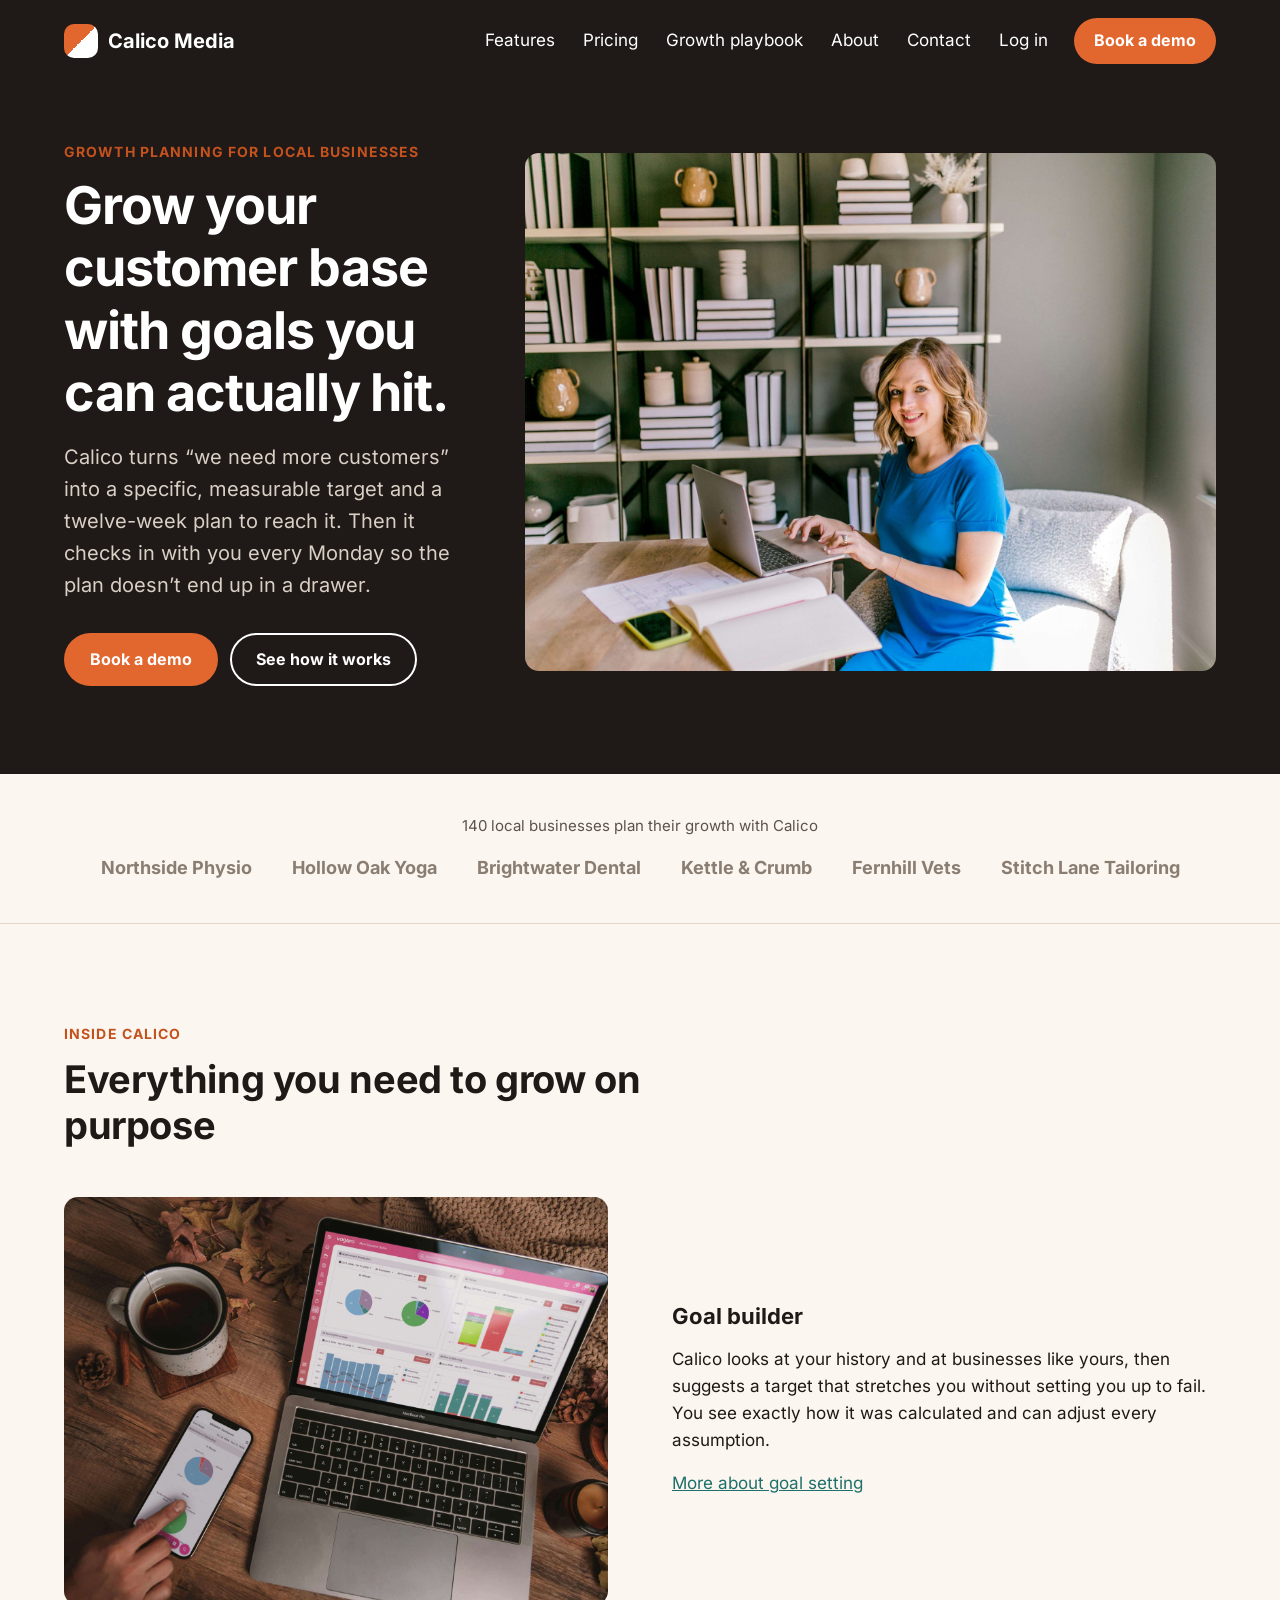
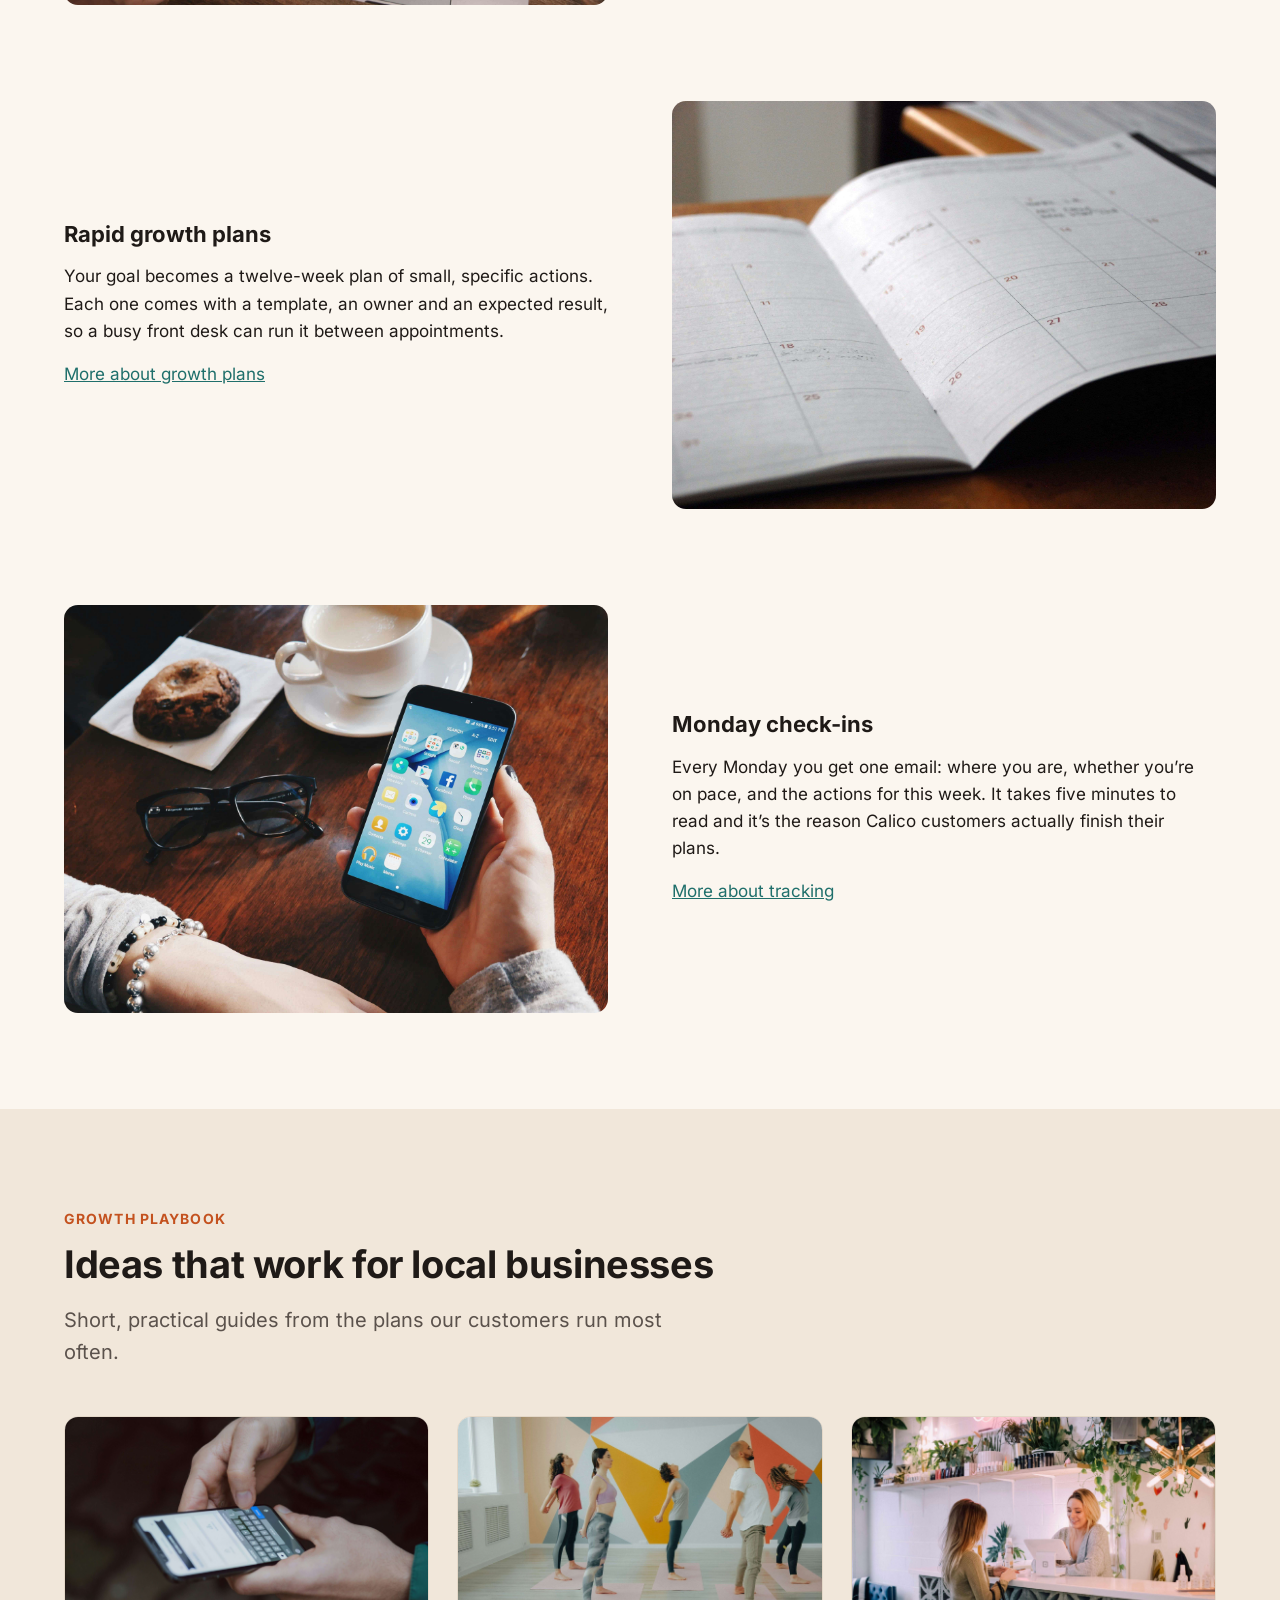
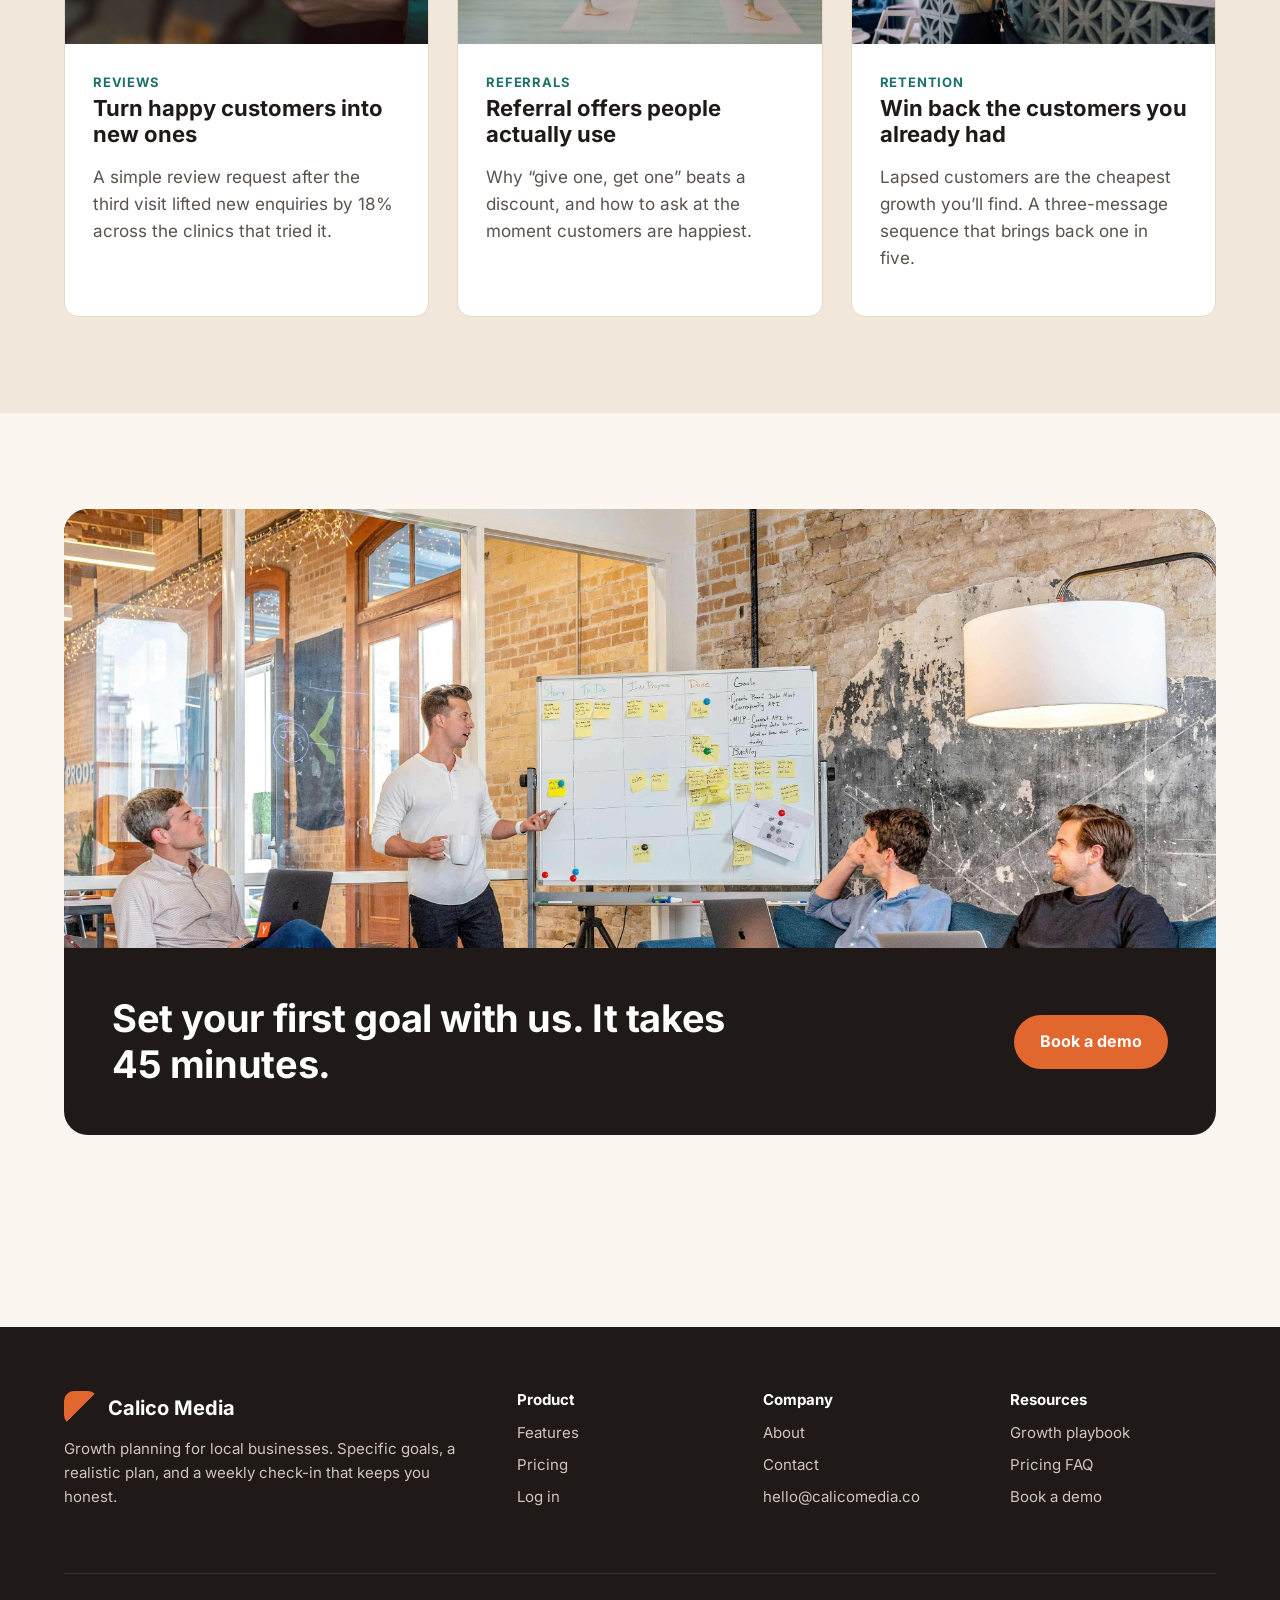
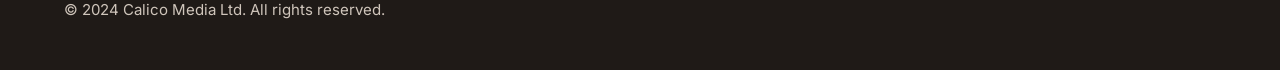
==== public/index.html @ 7ec55ba7 "fixed type-o's in hero and goal srcset, changed font from cyrillic to latin" ====
<!DOCTYPE html>
<html lang="en">
<head>
  <meta charset="utf-8">
  <meta name="viewport" content="width=device-width, initial-scale=1">
  <title>Calico Media | Growth planning for local businesses</title>
  <meta name="description" content="Calico helps local businesses grow their customer base with specific, measurable, realistic goals and a rapid growth plan you can run every week.">
  <link rel="stylesheet" href="css/styles.css">
  <script src="js/menu.js"></script>
</head>
<body>
  <header class="site-header site-header--home">
    <div class="container nav-container">
      <a class="logo" href="index.html"><span class="logo-mark"></span>Calico Media</a>
      <nav aria-label="Main">
        <ul class="nav-links main-links">
          <li><a href="features.html">Features</a></li>
          <li><a href="pricing.html">Pricing</a></li>
          <li><a href="#playbook">Growth playbook</a></li>
          <li><a href="about.html">About</a></li>
          <li><a href="contact.html">Contact</a></li>
          <li><a href="https://app.calicomedia.co/login">Log in</a></li>
          <li><a class="btn" href="contact.html">Book a demo</a></li>
        </ul>
        <div class="burger--menu" onclick="openMenu()">
        <span></span>
        <span></span>
        <span></span>
      </div>
      <div class="back_drop">
        <ul class="mobile--menu">
          <li><a href="#" onclick="closeMenu()">Home</a></li>
          <li><a href="features.html" onclick="closeMenu()">Features</a></li>
          <li><a href="pricing.html" onclick="closeMenu()">Pricing</a></li>
          <li><a href="#playbook" onclick="closeMenu()">Growth playbook</a></li>
          <li><a href="about.html" onclick="closeMenu()">About</a></li>
          <li><a href="contact.html" onclick="closeMenu()">Contact</a></li>
          <li><a href="https://app.calicomedia.co/login" onclick="closeMenu()">Log in</a></li>
          <li><a class="btn" href="contact.html" onclick="closeMenu()">Book a demo</a></li>
        </ul>
      </div>
      </nav>
    </div>
  </header>

  <main>
    <section class="hero">
      <div class="container hero-inner">
        <div class="hero-text">
          <span class="eyebrow">Growth planning for local businesses</span>
          <h1>Grow your customer base with goals you can actually hit.</h1>
          <p class="lead">Calico turns &ldquo;we need more customers&rdquo; into a specific, measurable target and a twelve-week plan to reach it. Then it checks in with you every Monday so the plan doesn&rsquo;t end up in a drawer.</p>
          <div class="hero-actions">
            <a class="btn" href="contact.html">Book a demo</a>
            <a class="btn btn--ghost" href="features.html">See how it works</a>
          </div>
        </div>
        <div class="hero-media">
          <img 
            class="hero-image" 
            src="images/hero-weekly-plan.jpg" 
            srcset="images/hero-weekly-plan-400.jpg 768w, images/hero-weekly-plan.jpg 1200w"
            alt="A business owner at her desk with a laptop and an open planner"
          >
        </div>
      </div>
    </section>

    <section class="trust">
      <div class="container">
        <p>140 local businesses plan their growth with Calico</p>
        <ul class="trust-list">
          <li>Northside Physio</li>
          <li>Hollow Oak Yoga</li>
          <li>Brightwater Dental</li>
          <li>Kettle &amp; Crumb</li>
          <li>Fernhill Vets</li>
          <li>Stitch Lane Tailoring</li>
        </ul>
      </div>
    </section>

    <section class="section">
      <div class="container">
        <div class="section-intro">
          <span class="eyebrow">Inside Calico</span>
          <h2>Everything you need to grow on purpose</h2>
        </div>

        <div class="feature-row">
          <div class="feature-media">
            <img 
              loading="lazy" 
              src="images/feature-goal-builder.jpg" 
              srcset="images/feature-goal-builder-400.jpg 768w, images/feature-goal-builder.jpg 1200w"
              alt="Growth charts on a laptop and phone beside a cup of tea"
            >
          </div>
          <div>
            <h3>Goal builder</h3>
            <p>Calico looks at your history and at businesses like yours, then suggests a target that stretches you without setting you up to fail. You see exactly how it was calculated and can adjust every assumption.</p>
            <a href="features.html">More about goal setting</a>
          </div>
        </div>

        <div class="feature-row feature-row--reverse">
          <div class="feature-media">
            <img 
              loading="lazy" 
              src="images/feature-growth-plan.jpg" 
              srcset="images/feature-growth-plan-400.jpg 768w, images/feature-growth-plan.jpg 1200w"
              alt="An open planner showing the weeks ahead"
            >
          </div>
          <div>
            <h3>Rapid growth plans</h3>
            <p>Your goal becomes a twelve-week plan of small, specific actions. Each one comes with a template, an owner and an expected result, so a busy front desk can run it between appointments.</p>
            <a href="features.html">More about growth plans</a>
          </div>
        </div>

        <div class="feature-row">
          <div class="feature-media">
            <img 
              loading="lazy" 
              src="images/feature-monday-checkin.jpg" 
              srcset="images/feature-monday-checkin-400.jpg 768w, images/feature-monday-checkin.jpg 1200w"
              alt="Checking a phone over coffee on a Monday morning"
            >
          </div>
          <div>
            <h3>Monday check-ins</h3>
            <p>Every Monday you get one email: where you are, whether you&rsquo;re on pace, and the actions for this week. It takes five minutes to read and it&rsquo;s the reason Calico customers actually finish their plans.</p>
            <a href="features.html">More about tracking</a>
          </div>
        </div>
      </div>
    </section>

    <section class="section section--sand" id="playbook">
      <div class="container">
        <div class="section-intro">
          <span class="eyebrow">Growth playbook</span>
          <h2>Ideas that work for local businesses</h2>
          <p class="lead">Short, practical guides from the plans our customers run most often.</p>
        </div>
        <div class="playbook-grid">
          <article class="card">
            <img 
              loading="lazy" 
              src="images/playbook-reviews.jpg"
              srcset="images/playbook-reviews-400.jpg 768w, images/playbook-reviews.jpg 1200w" 
              alt="A customer typing a review on their phone"
            >
            <div class="card-body">
              <span class="card-tag">Reviews</span>
              <h3>Turn happy customers into new ones</h3>
              <p>A simple review request after the third visit lifted new enquiries by 18% across the clinics that tried it.</p>
            </div>
          </article>
          <article class="card">
            <img 
              loading="lazy" 
              src="images/playbook-referrals.jpg"
              srcset="images/playbook-referrals-400.jpg 768w, images/playbook-referrals.jpg 1200w" 
              alt="A group class stretching together in a yoga studio">
            <div class="card-body">
              <span class="card-tag">Referrals</span>
              <h3>Referral offers people actually use</h3>
              <p>Why &ldquo;give one, get one&rdquo; beats a discount, and how to ask at the moment customers are happiest.</p>
            </div>
          </article>
          <article class="card">
            <img 
              loading="lazy" 
              src="images/playbook-rebooking.jpg"
              srcset="images/playbook-rebooking-400.jpg 768w, images/playbook-rebooking.jpg 1200w" 
              alt="A customer at the front desk booking her next visit"
            >
            <div class="card-body">
              <span class="card-tag">Retention</span>
              <h3>Win back the customers you already had</h3>
              <p>Lapsed customers are the cheapest growth you&rsquo;ll find. A three-message sequence that brings back one in five.</p>
            </div>
          </article>
        </div>
      </div>
    </section>

    <section class="section">
      <div class="container">
        <div class="cta-band">
          <img 
            loading="lazy" 
            src="images/team-workshop.jpg" 
            srcset="images/team-workshop-400.jpg 768w, images/team-workshop.jpg 1200w"
            alt="The Calico Media team planning around a whiteboard"
          >
          <div class="cta-body">
            <h2>Set your first goal with us. It takes 45 minutes.</h2>
            <a class="btn" href="contact.html">Book a demo</a>
          </div>
        </div>
      </div>
    </section>
  </main>

  <footer class="site-footer">
    <div class="container">
      <div class="footer-grid">
        <div>
          <a class="logo" href="index.html"><span class="logo-mark"></span>Calico Media</a>
          <p>Growth planning for local businesses. Specific goals, a realistic plan, and a weekly check-in that keeps you honest.</p>
        </div>
        <div>
          <h4>Product</h4>
          <ul>
            <li><a href="features.html">Features</a></li>
            <li><a href="pricing.html">Pricing</a></li>
            <li><a href="https://app.calicomedia.co/login">Log in</a></li>
          </ul>
        </div>
        <div>
          <h4>Company</h4>
          <ul>
            <li><a href="about.html">About</a></li>
            <li><a href="contact.html">Contact</a></li>
            <li><a href="mailto:hello@calicomedia.co">hello@calicomedia.co</a></li>
          </ul>
        </div>
        <div>
          <h4>Resources</h4>
          <ul>
            <li><a href="index.html#playbook">Growth playbook</a></li>
            <li><a href="pricing.html#faq">Pricing FAQ</a></li>
            <li><a href="contact.html">Book a demo</a></li>
          </ul>
        </div>
      </div>
      <div class="footer-bottom">
        <p>&copy; 2024 Calico Media Ltd. All rights reserved.</p>
      </div>
    </div>
  </footer>
</body>
</html>
---- public/css/styles.css ----
/* Calico Media marketing site */

@font-face {
  font-family: "Inter";
  src: url("../fonts/inter-latin-400-normal.woff2") format("woff2"),
       url("../fonts/inter-latin-400-normal.woff") format("woff");
  font-weight: 400;
  font-style: normal;
  font-display: swap;
}

@font-face {
  font-family: "Inter";
  src: url("../fonts/inter-latin-700-normal.woff2") format("woff2"),
       url("../fonts/inter-laitn-700-normal.woff") format("woff");
  font-weight: 700;
  font-style: normal;
  font-display: swap;
}


:root {
  --ink: #1f1a17;
  --ink-soft: #5b524c;
  --cream: #fbf6ef;
  --sand: #f1e7da;
  --white: #ffffff;
  --orange: #e2672f;
  --orange-dark: #c4521f;
  --teal: #1f6f6b;
  --line: #e4d8c8;
  --radius: 14px;
}

*,
*::before,
*::after {
  box-sizing: border-box;
}

body {
  margin: 0;
  font-family: 'Inter', -apple-system, BlinkMacSystemFont, 'Segoe UI', sans-serif;
  font-weight: 400;
  font-size: 17px;
  line-height: 1.6;
  color: var(--ink);
  background: var(--cream);
}

h1,
h2,
h3,
h4 {
  font-weight: 700;
  line-height: 1.2;
  margin: 0 0 16px;
}

h1 {
  font-size: 52px;
  letter-spacing: -0.02em;
}

h2 {
  font-size: 38px;
  letter-spacing: -0.01em;
}

h3 {
  font-size: 22px;
}

p {
  margin: 0 0 16px;
}

a {
  color: var(--teal);
}

img {
  max-width: 100%;
}

.container {
  max-width: 1200px;
  margin: 0 auto;
  padding: 0 24px;
}

.section {
  padding: 96px 0;
}

.section--sand {
  background: var(--sand);
}

.eyebrow {
  display: inline-block;
  font-size: 14px;
  font-weight: 700;
  letter-spacing: 0.08em;
  text-transform: uppercase;
  color: var(--orange-dark);
  margin-bottom: 12px;
}

.lead {
  font-size: 20px;
  color: var(--ink-soft);
  max-width: 640px;
}

.section-intro {
  max-width: 680px;
  margin-bottom: 48px;
}

.btn {
  display: inline-block;
  padding: 14px 26px;
  border-radius: 999px;
  background: var(--orange);
  color: var(--white);
  font-weight: 700;
  text-decoration: none;
  border: 0;
  font-size: 16px;
  font-family: inherit;
  cursor: pointer;
}

.btn:hover {
  background: var(--orange-dark);
}

.btn--ghost {
  background: transparent;
  color: inherit;
  box-shadow: inset 0 0 0 2px currentColor;
}

.btn--ghost:hover {
  background: rgba(255, 255, 255, 0.1);
}

/* Header */

.site-header {
  background: var(--white);
  border-bottom: 1px solid var(--line);
}

.site-header .container {
  display: flex;
  flex-wrap: wrap;
  align-items: center;
  justify-content: space-between;
  gap: 12px 32px;
  padding-top: 18px;
  padding-bottom: 18px;
}

.logo {
  display: flex;
  align-items: center;
  gap: 10px;
  flex-shrink: 0;
  font-size: 20px;
  font-weight: 700;
  color: var(--ink);
  text-decoration: none;
}

.logo-mark {
  width: 34px;
  height: 34px;
  border-radius: 10px;
  background: linear-gradient(135deg, var(--orange) 0%, var(--orange) 50%, var(--ink) 50%, var(--ink) 100%);
}

.nav-links,
.mobile--menu {
  display: flex;
  flex-wrap: wrap;
  align-items: center;
  gap: 8px 28px;
  list-style: none;
  margin: 0;
  padding: 0;
}

.nav-links a,
.mobile--menu a {
  color: var(--ink);
  text-decoration: none;
}

.nav-links a:hover,
.nav-links a[aria-current='page'],
.mobile--menu a:hover,
.mobile--menu a[aria-current='page'] {
  color: var(--orange-dark);
}

.mobile--menu {
  display: flex;
  justify-content: center;
  align-items: center;
}

.burger--menu {
  display: none;
  flex-direction: column;
  justify-content: center;
  align-items: center;
  gap: 6px;
  cursor: pointer;
  width: 40px;  
}

.burger--menu span:hover {
  background-color: #c4521f;
}

.burger--menu span {
  width: 100%;
  height: 4px;
  background-color: #e2672f;
  border-radius: 2px;
}

.back_drop {
  position: absolute;
  background-color: #242424;
  top: 0;
  left: 0;
  right: 0;
  bottom: 0;
  z-index: 100;
  display: flex;
  justify-content: center;
  align-items: center;
  opacity: 0;
  visibility: hidden;
  transition: all 300ms ease;
}

.menu--open .back_drop {
  visibility: visible;
  opacity: 1;
}

.menu--open {
  max-height: 100vh;
  overflow-y: hidden;
}

.mobile--menu {
  display: flex;
  flex-direction: column;
  gap: 40px;
}

.site-header--home {
  background: var(--ink);
  border-bottom: 0;
}

.site-header--home .logo,
.site-header--home .nav-links a,
.site-header--home .mobile--menu a {
  color: var(--white);
}

.site-header--home .logo-mark {
  background: linear-gradient(135deg, var(--orange) 0%, var(--orange) 50%, var(--white) 50%, var(--white) 100%);
}

.site-header--home .container {
  flex-wrap: nowrap;
}

.site-header--home nav {
  min-width: 0;
}

.site-header--home .nav-links {
  flex-wrap: nowrap;
  gap: 0;
}

.site-header--home .nav-links li {
  min-width: 0;
}

.site-header--home .nav-links a {
  display: block;
  padding: 0 14px;
  white-space: nowrap;
}

.site-header--home .nav-links li:last-child {
  flex-shrink: 0;
}

.site-header--home .nav-links .btn,
.site-header--home .mobile--menu .btn {
  margin-left: 12px;
  padding: 10px 20px;
}

/* Home hero */

.hero {
  background: var(--ink);
  color: var(--white);
  padding: 56px 0 88px;
}

.hero-inner {
  display: flex;
  align-items: center;
  gap: 56px;
}

.hero-text {
  flex: 1;
}

.hero-text .lead {
  color: #d9cfc5;
}

.hero-actions {
  display: flex;
  flex-wrap: wrap;
  gap: 12px;
  margin-top: 32px;
}

.hero-media {
  width: 60%;
  flex-shrink: 0;
}

.hero-image {
  width: 100%;
  aspect-ratio: 4 / 3;
  object-fit: cover;
  border-radius: var(--radius);
  display: block;
}

/* Trust strip */

.trust {
  padding: 40px 0;
  border-bottom: 1px solid var(--line);
  text-align: center;
}

.trust p {
  color: var(--ink-soft);
  font-size: 15px;
}

.trust-list {
  display: flex;
  flex-wrap: wrap;
  justify-content: center;
  gap: 12px 40px;
  list-style: none;
  margin: 0;
  padding: 0;
  font-weight: 700;
  font-size: 18px;
  color: #8a7d72;
}

/* Steps */

.steps {
  display: grid;
  grid-template-columns: repeat(auto-fit, minmax(240px, 1fr));
  gap: 24px;
}

.step {
  background: var(--white);
  border: 1px solid var(--line);
  border-radius: var(--radius);
  padding: 32px;
}

.step-number {
  display: inline-flex;
  align-items: center;
  justify-content: center;
  width: 40px;
  height: 40px;
  border-radius: 50%;
  background: var(--sand);
  color: var(--orange-dark);
  font-weight: 700;
  margin-bottom: 16px;
}

/* Check list */

.check-list {
  list-style: none;
  margin: 24px 0 0;
  padding: 0;
}

.check-list li {
  position: relative;
  padding-left: 32px;
  margin-bottom: 14px;
}

.check-list li::before {
  content: '';
  position: absolute;
  left: 0;
  top: 6px;
  width: 16px;
  height: 16px;
  border-radius: 50%;
  background: var(--teal);
  box-shadow: inset 0 0 0 4px #cfe6e4;
}

/* FAQ */

.faq {
  max-width: 820px;
}

.faq details {
  border-top: 1px solid var(--line);
  padding: 20px 0;
}

.faq details:last-child {
  border-bottom: 1px solid var(--line);
}

.faq summary {
  font-weight: 700;
  font-size: 19px;
  cursor: pointer;
}

.faq details p {
  margin-top: 12px;
  color: var(--ink-soft);
}

/* Feature rows */

.feature-row {
  display: grid;
  grid-template-columns: 1fr 1fr;
  gap: 64px;
  align-items: center;
  margin-bottom: 96px;
}

.feature-row:last-child {
  margin-bottom: 0;
}

.feature-row--reverse .feature-media {
  order: 2;
}

.feature-media img {
  display: block;
  width: 100%;
  aspect-ratio: 4 / 3;
  object-fit: cover;
  border-radius: var(--radius);
}

/* Playbook */

.playbook-grid {
  display: grid;
  grid-template-columns: repeat(auto-fit, minmax(300px, 1fr));
  gap: 28px;
}

/* Card grid */

.card-grid {
  display: grid;
  grid-template-columns: repeat(3, 1fr);
  gap: 28px;
}

.card {
  background: var(--white);
  border: 1px solid var(--line);
  border-radius: var(--radius);
  overflow: hidden;
}

.card img {
  display: block;
  width: 100%;
  aspect-ratio: 16 / 10;
  object-fit: cover;
}

.card-body {
  padding: 24px 28px 28px;
}

.card-body p {
  color: var(--ink-soft);
}

.card-tag {
  font-size: 13px;
  font-weight: 700;
  text-transform: uppercase;
  letter-spacing: 0.06em;
  color: var(--teal);
}

.icon-dot {
  width: 44px;
  height: 44px;
  border-radius: 12px;
  background: var(--sand);
  margin-bottom: 18px;
  position: relative;
}

.icon-dot::after {
  content: '';
  position: absolute;
  inset: 13px;
  border-radius: 50%;
  background: var(--orange);
}

/* CTA band */

.cta-band {
  background: var(--ink);
  color: var(--white);
  border-radius: 24px;
  overflow: hidden;
}

.cta-band img {
  display: block;
  width: 100%;
  aspect-ratio: 21 / 8;
  object-fit: cover;
}

.cta-body {
  padding: 48px;
  display: flex;
  flex-wrap: wrap;
  align-items: center;
  justify-content: space-between;
  gap: 24px;
}

.cta-body h2 {
  margin: 0;
  max-width: 620px;
}

/* Page header (inner pages) */

.page-header {
  padding: 80px 0 56px;
  border-bottom: 1px solid var(--line);
}

/* Pricing */

.pricing-grid {
  display: grid;
  grid-template-columns: repeat(auto-fit, minmax(260px, 1fr));
  gap: 24px;
  align-items: stretch;
}

.pricing-card {
  background: var(--white);
  border: 1px solid var(--line);
  border-radius: var(--radius);
  padding: 36px 32px;
  display: flex;
  flex-direction: column;
}

.pricing-card--featured {
  border: 2px solid var(--orange);
  box-shadow: 0 24px 48px rgba(226, 103, 47, 0.14);
}

.plan-badge {
  align-self: flex-start;
  font-size: 13px;
  font-weight: 700;
  background: var(--orange);
  color: var(--white);
  border-radius: 999px;
  padding: 4px 12px;
  margin-bottom: 16px;
}

.price {
  font-size: 48px;
  font-weight: 700;
  margin: 8px 0 4px;
}

.price small {
  font-size: 17px;
  font-weight: 400;
  color: var(--ink-soft);
}

.pricing-card .check-list {
  flex: 1;
  margin-bottom: 28px;
}

.pricing-card .btn {
  text-align: center;
}

.pricing-note {
  margin-top: 32px;
  color: var(--ink-soft);
  font-size: 15px;
}

/* About */

.stats {
  display: grid;
  grid-template-columns: repeat(auto-fit, minmax(160px, 1fr));
  gap: 16px;
}

.stat {
  background: var(--white);
  border: 1px solid var(--line);
  border-radius: var(--radius);
  padding: 28px 20px;
}

.stat-number {
  display: block;
  font-size: 48px;
  font-weight: 700;
  color: var(--orange-dark);
}

.stat-label {
  display: block;
  font-size: 15px;
  color: var(--ink-soft);
}

.prose {
  max-width: 720px;
}

.team-grid {
  display: grid;
  grid-template-columns: repeat(auto-fit, minmax(220px, 1fr));
  gap: 24px;
}

.person {
  background: var(--white);
  border: 1px solid var(--line);
  border-radius: var(--radius);
  padding: 28px;
}

.avatar {
  width: 56px;
  height: 56px;
  border-radius: 50%;
  background: var(--sand);
  color: var(--orange-dark);
  display: flex;
  align-items: center;
  justify-content: center;
  font-weight: 700;
  margin-bottom: 16px;
}

.person p {
  color: var(--ink-soft);
  font-size: 15px;
  margin: 0;
}

/* Contact */

.contact-layout {
  display: grid;
  grid-template-columns: 3fr 2fr;
  gap: 64px;
}

.contact-form label {
  display: block;
  font-weight: 700;
  margin-bottom: 6px;
}

.contact-form input,
.contact-form textarea {
  display: block;
  width: 100%;
  font: inherit;
  padding: 12px 14px;
  border: 1px solid var(--line);
  border-radius: 10px;
  background: var(--white);
  margin-bottom: 20px;
}

.contact-form textarea {
  min-height: 160px;
  resize: vertical;
}

.form-status {
  margin-top: 16px;
  font-weight: 700;
}

.form-status--success {
  color: var(--teal);
}

.form-status--error {
  color: #b3261e;
}

.contact-aside {
  background: var(--white);
  border: 1px solid var(--line);
  border-radius: var(--radius);
  padding: 32px;
  align-self: start;
}

.contact-aside h3 {
  font-size: 18px;
  margin-top: 24px;
  margin-bottom: 6px;
}

.contact-aside h3:first-child {
  margin-top: 0;
}

.contact-aside p {
  color: var(--ink-soft);
  margin: 0;
}

/* Footer */

.site-footer {
  background: var(--ink);
  color: #cfc5bb;
  padding: 64px 0 32px;
  margin-top: 96px;
  font-size: 15px;
}

.footer-grid {
  display: grid;
  grid-template-columns: 2fr 1fr 1fr 1fr;
  gap: 40px;
}

.site-footer h4 {
  color: var(--white);
  font-size: 15px;
  margin-bottom: 12px;
}

.site-footer ul {
  list-style: none;
  margin: 0;
  padding: 0;
}

.site-footer li {
  margin-bottom: 8px;
}

.site-footer a {
  color: #cfc5bb;
  text-decoration: none;
}

.site-footer a:hover {
  color: var(--white);
}

.site-footer .logo {
  color: var(--white);
  margin-bottom: 12px;
}

.footer-bottom {
  border-top: 1px solid #3a322d;
  margin-top: 48px;
  padding-top: 24px;
}

@media (max-width: 1024px) {
  .hero-inner {
    flex-direction: column-reverse;
  }

  .hero-media {
    width: 100%;
    max-width: 600px;
  }
}


@media (max-width: 950px) {
  .main-links {
    display: none;
  }
  .burger--menu {
    display: flex;
  }
}


@media (max-width: 768px) {
  h1 {
    font-size: 40px;
  }

  h2 {
    font-size: 30px;
  }

  .section {
    padding: 64px 0;
  }

  .feature-row {
    grid-template-columns: 1fr;
    gap: 32px;
    margin-bottom: 64px;
  }

  .feature-row--reverse .feature-media {
    order: 0;
  }

  .playbook-grid {
    grid-template-columns: 1fr;
  }

  .card-grid {
    grid-template-columns: repeat(2, 1fr);
  }

  .contact-layout {
    grid-template-columns: 1fr;
    gap: 40px;
  }

  .footer-grid {
    grid-template-columns: 1fr 1fr;
  }
}

@media (max-width: 480px) {
  h1 {
    font-size: 34px;
  }

  .card-grid {
    grid-template-columns: 1fr;
  }

  .cta-body {
    padding: 32px 24px;
  }

  .footer-grid {
    grid-template-columns: 1fr;
  }
}
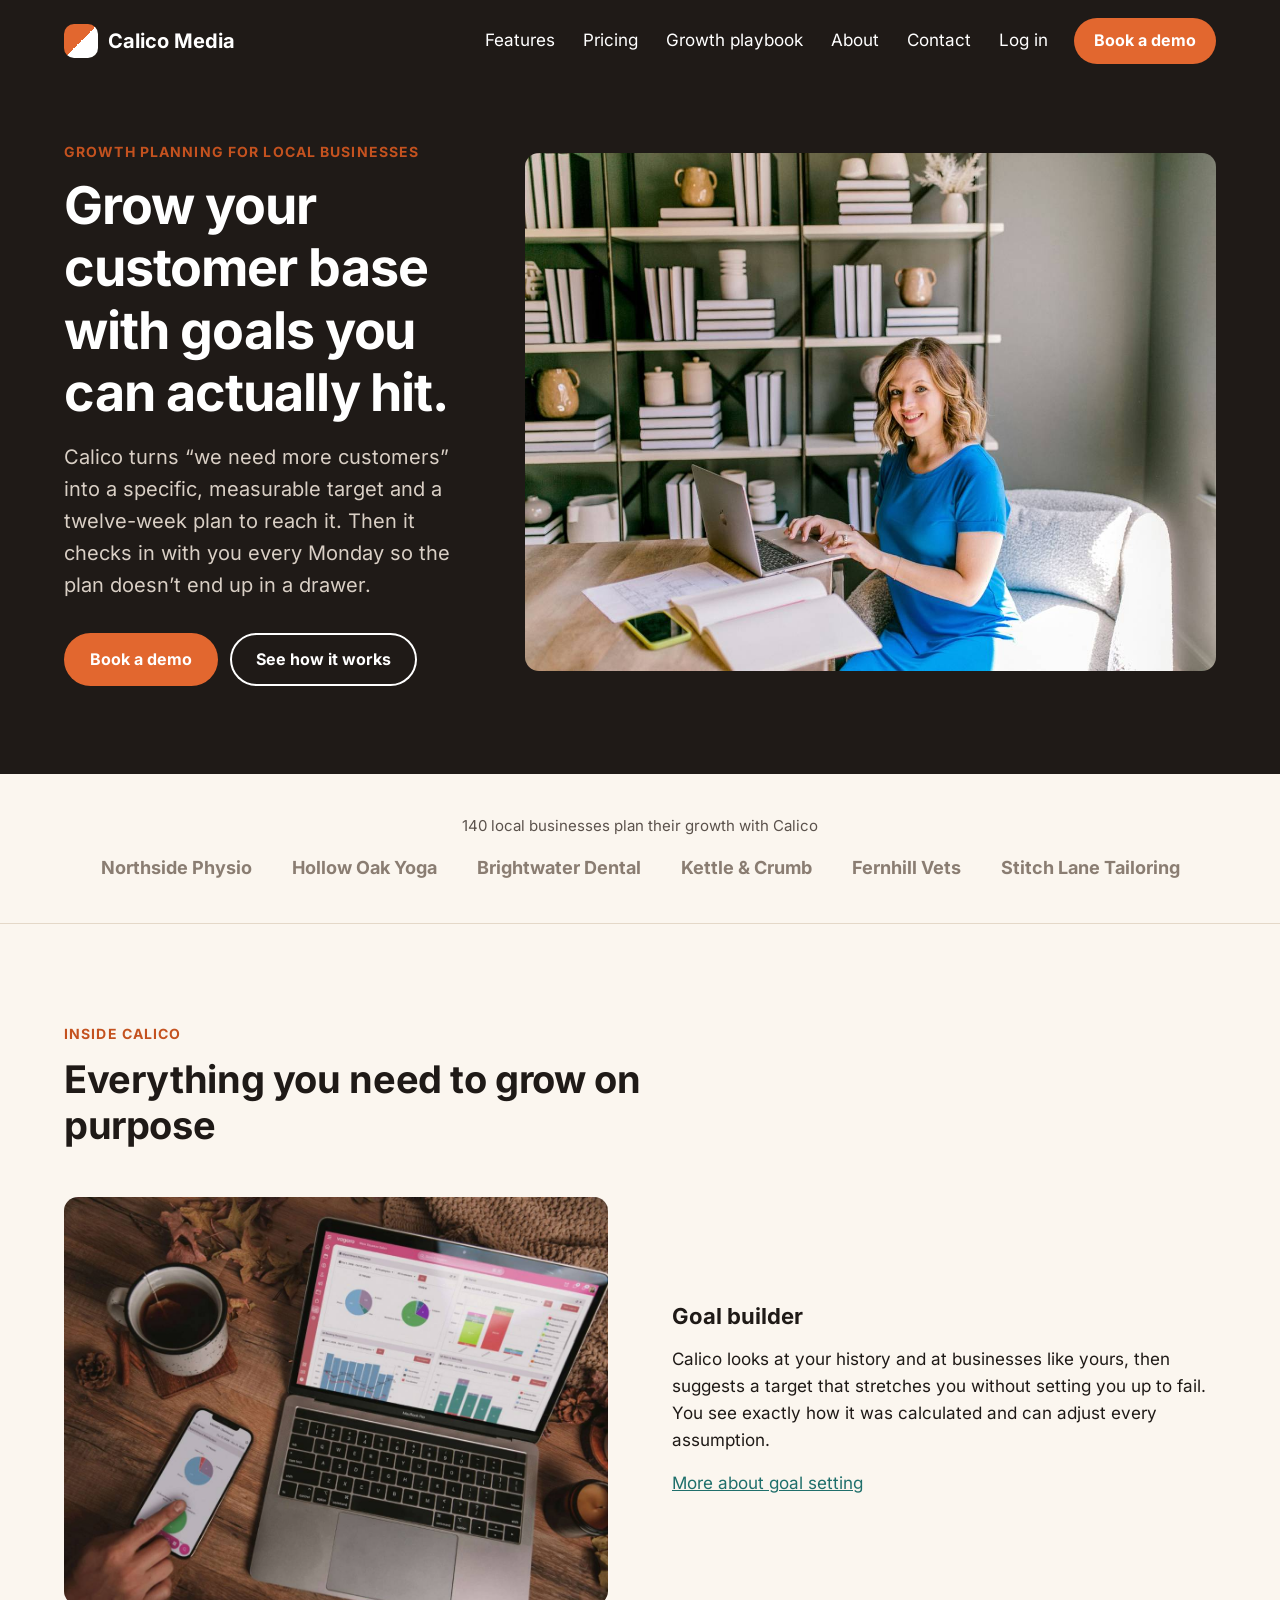
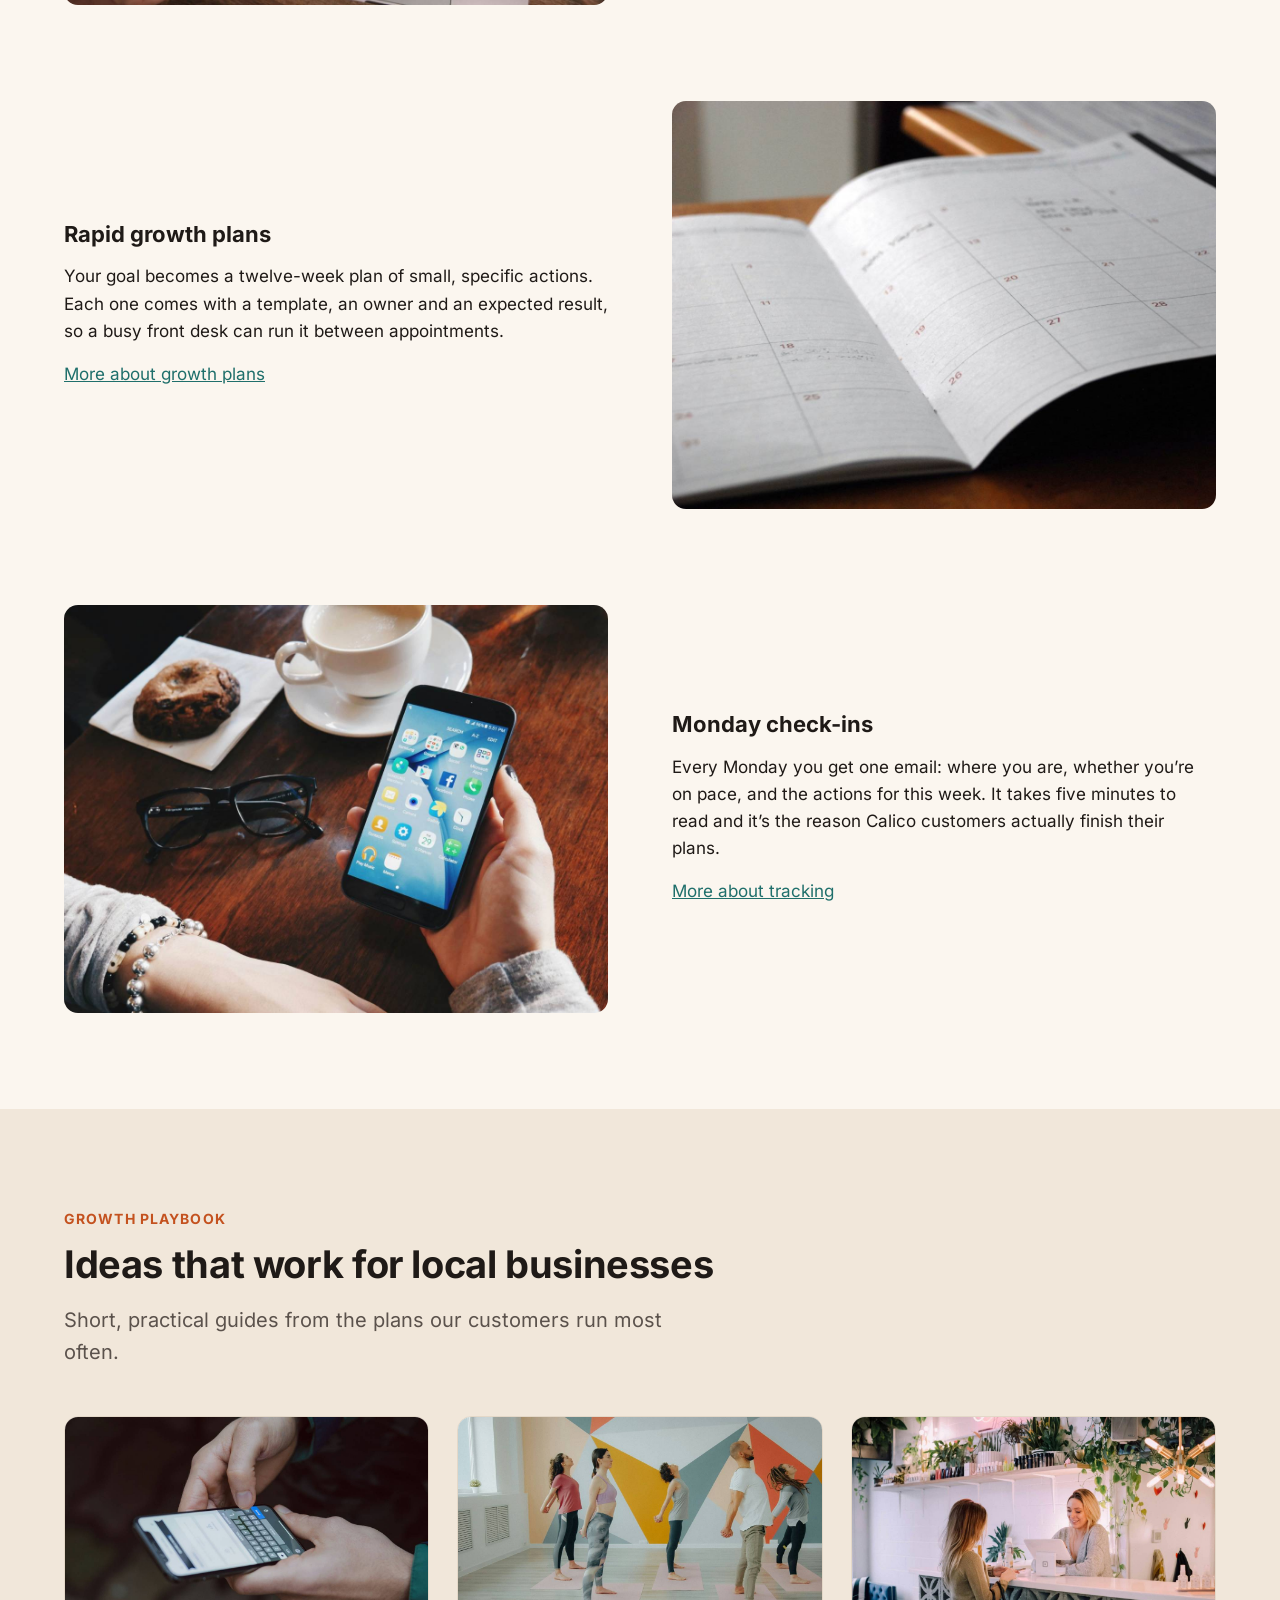
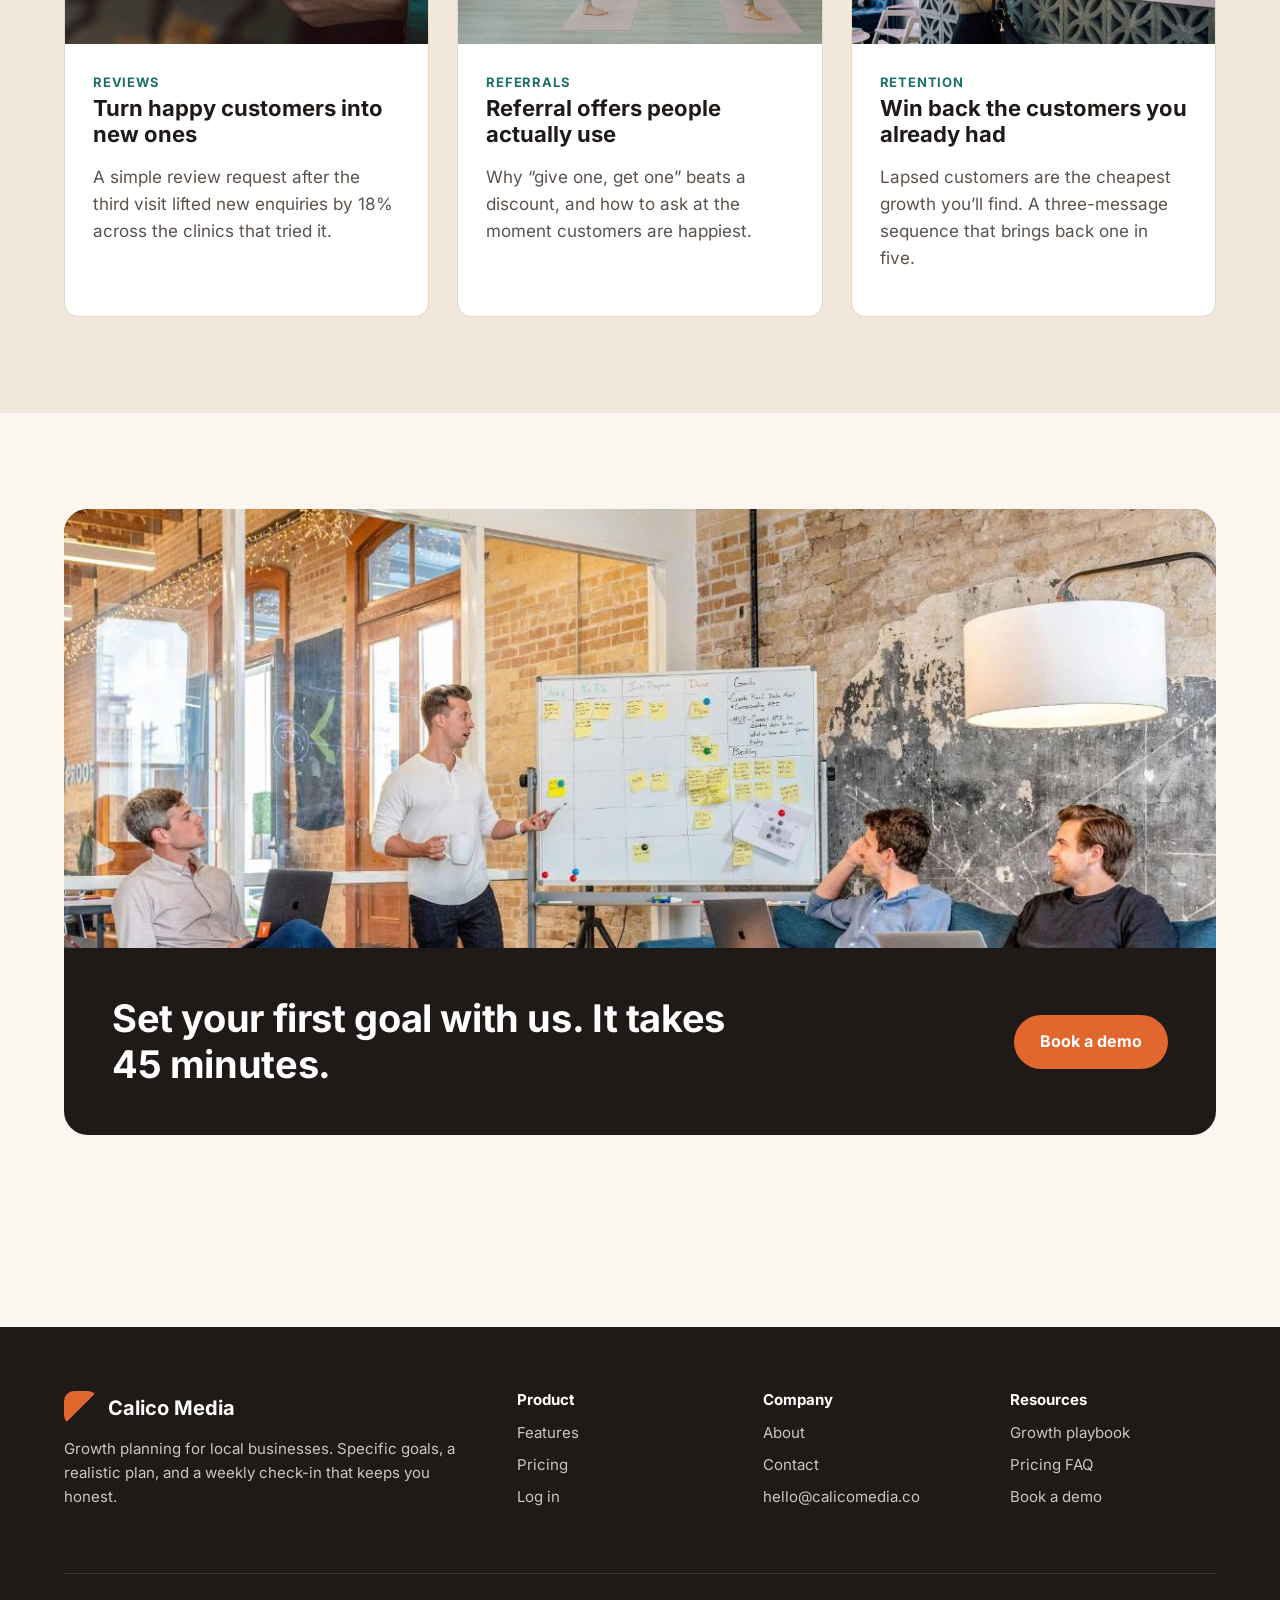
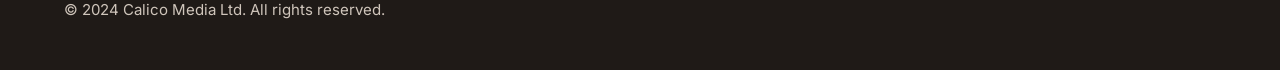
==== commit 5d199657: "updated images to three sizes: 400, 800, 1200" ====
--- a/public/index.html
+++ b/public/index.html
@@ -58,8 +58,8 @@
         <div class="hero-media">
           <img 
             class="hero-image" 
-            src="images/hero-weekly-plan.jpg" 
-            srcset="images/hero-weekly-plan-400.jpg 768w, images/hero-weekly-plan.jpg 1200w"
+            src="images/hero-weekly-plan-1200.jpg" 
+            srcset="images/hero-weekly-plan-400.jpg 480w, images/hero-weekly-plan-800.jpg 768w, images/hero-weekly-plan-1200.jpg 1200w"
             alt="A business owner at her desk with a laptop and an open planner"
           >
         </div>
@@ -91,8 +91,8 @@
           <div class="feature-media">
             <img 
               loading="lazy" 
-              src="images/feature-goal-builder.jpg" 
-              srcset="images/feature-goal-builder-400.jpg 768w, images/feature-goal-builder.jpg 1200w"
+              src="images/feature-goal-builder-1200.jpg" 
+              srcset="images/feature-goal-builder-400.jpg 480w, images/feature-goal-builder-800.jpg 768w, images/feature-goal-builder-1200.jpg 1200w"
               alt="Growth charts on a laptop and phone beside a cup of tea"
             >
           </div>
@@ -107,8 +107,8 @@
           <div class="feature-media">
             <img 
               loading="lazy" 
-              src="images/feature-growth-plan.jpg" 
-              srcset="images/feature-growth-plan-400.jpg 768w, images/feature-growth-plan.jpg 1200w"
+              src="images/feature-growth-plan-1200.jpg" 
+              srcset="images/feature-growth-plan-400.jpg 480w, images/feature-growth-plan-800.jpg 768w, images/feature-growth-plan-1200.jpg 1200w"
               alt="An open planner showing the weeks ahead"
             >
           </div>
@@ -123,8 +123,8 @@
           <div class="feature-media">
             <img 
               loading="lazy" 
-              src="images/feature-monday-checkin.jpg" 
-              srcset="images/feature-monday-checkin-400.jpg 768w, images/feature-monday-checkin.jpg 1200w"
+              src="images/feature-monday-checkin-1200.jpg" 
+              srcset="images/feature-monday-checkin-400.jpg 480w, images/feature-monday-checkin-800.jpg 768w, images/feature-monday-checkin-1200.jpg 1200w"
               alt="Checking a phone over coffee on a Monday morning"
             >
           </div>
@@ -148,8 +148,8 @@
           <article class="card">
             <img 
               loading="lazy" 
-              src="images/playbook-reviews.jpg"
-              srcset="images/playbook-reviews-400.jpg 768w, images/playbook-reviews.jpg 1200w" 
+              src="images/playbook-reviews-1200.jpg"
+              srcset="images/playbook-reviews-400.jpg 480w, images/playbook-reviews-800.jpg 768w, images/playbook-reviews-1200.jpg 1200w" 
               alt="A customer typing a review on their phone"
             >
             <div class="card-body">
@@ -161,8 +161,8 @@
           <article class="card">
             <img 
               loading="lazy" 
-              src="images/playbook-referrals.jpg"
-              srcset="images/playbook-referrals-400.jpg 768w, images/playbook-referrals.jpg 1200w" 
+              src="images/playbook-referrals-1200.jpg"
+              srcset="images/playbook-referrals-400.jpg 480w, images/playbook-referrals-800.jpg 768w, images/playbook-referrals-1200.jpg 1200w" 
               alt="A group class stretching together in a yoga studio">
             <div class="card-body">
               <span class="card-tag">Referrals</span>
@@ -173,8 +173,8 @@
           <article class="card">
             <img 
               loading="lazy" 
-              src="images/playbook-rebooking.jpg"
-              srcset="images/playbook-rebooking-400.jpg 768w, images/playbook-rebooking.jpg 1200w" 
+              src="images/playbook-rebooking-1200.jpg"
+              srcset="images/playbook-rebooking-400.jpg 480w, images/playbook-rebooking-800.jpg 768w, images/playbook-rebooking-1200.jpg 1200w" 
               alt="A customer at the front desk booking her next visit"
             >
             <div class="card-body">
@@ -192,8 +192,8 @@
         <div class="cta-band">
           <img 
             loading="lazy" 
-            src="images/team-workshop.jpg" 
-            srcset="images/team-workshop-400.jpg 768w, images/team-workshop.jpg 1200w"
+            src="images/team-workshop-1200.jpg" 
+            srcset="images/team-workshop-400.jpg 480w, images/team-workshop-800.jpg 768w, images/team-workshop-1200.jpg 1200w"
             alt="The Calico Media team planning around a whiteboard"
           >
           <div class="cta-body">
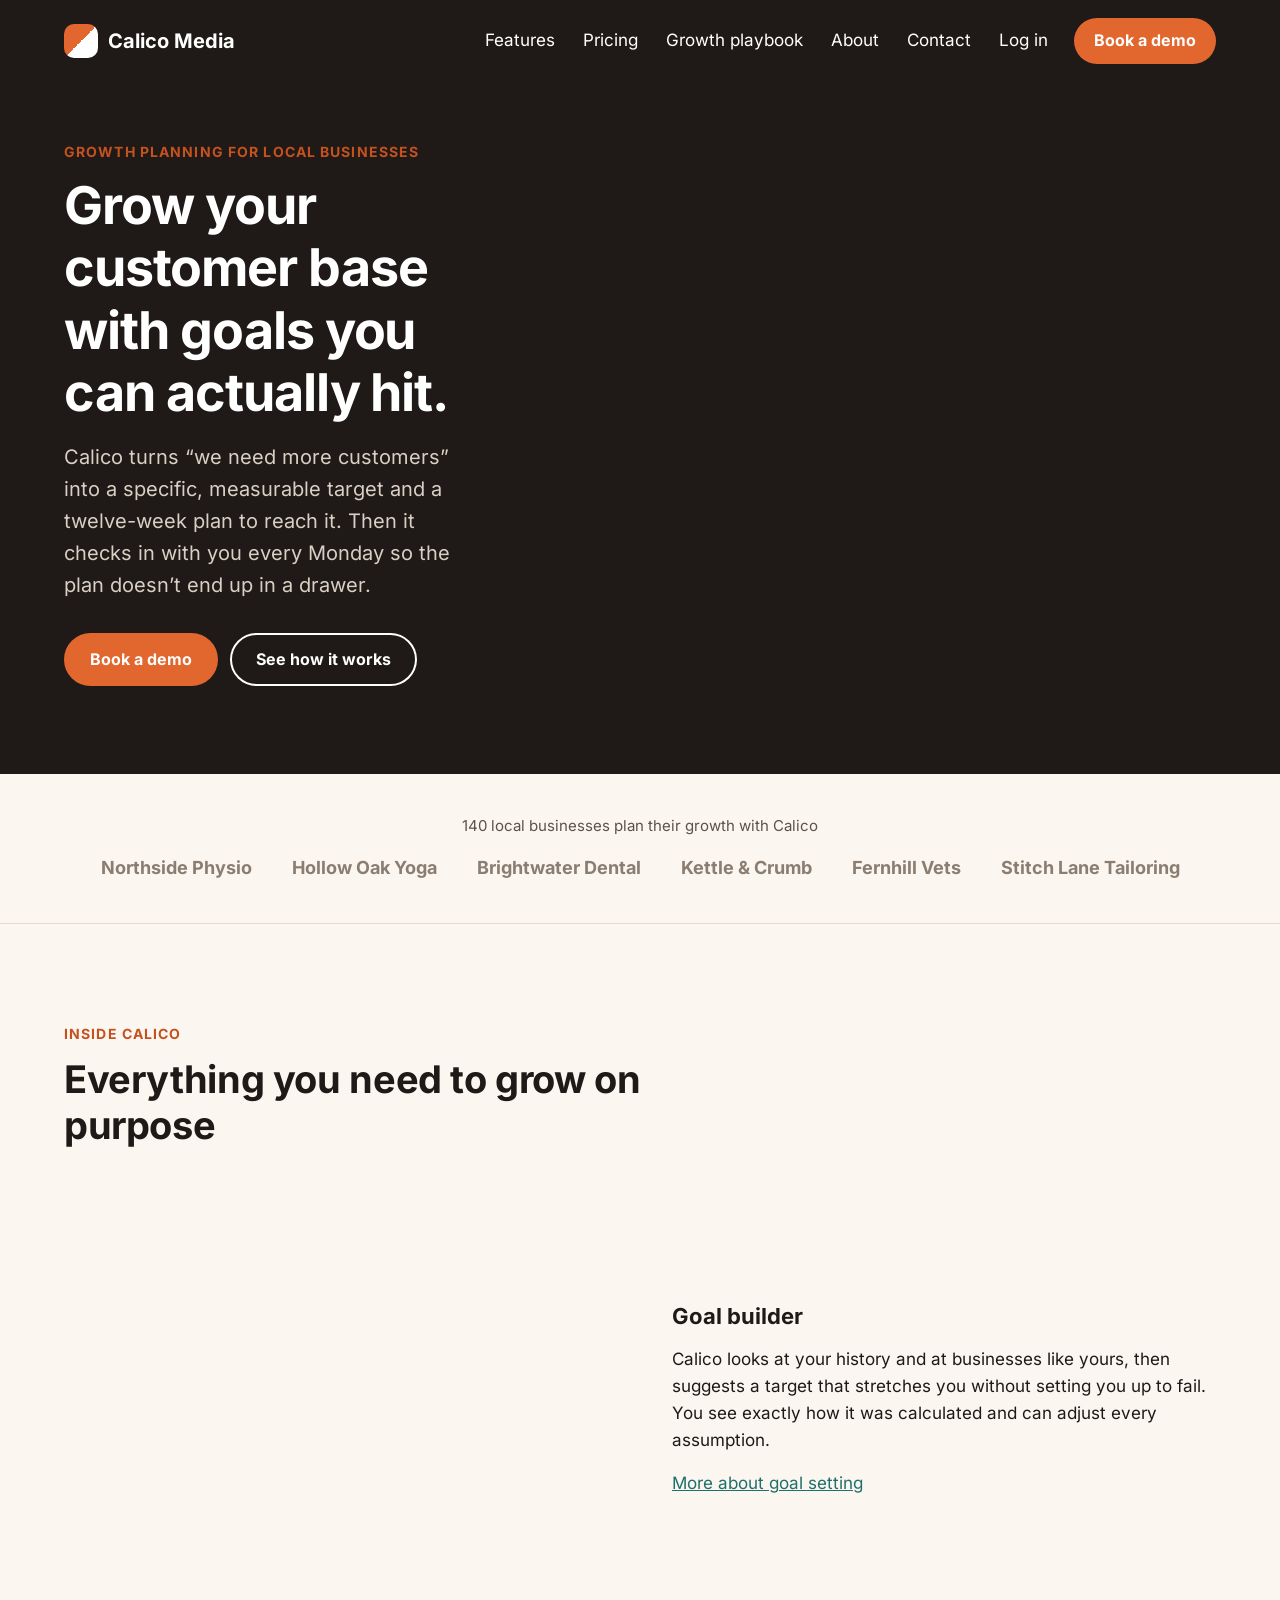
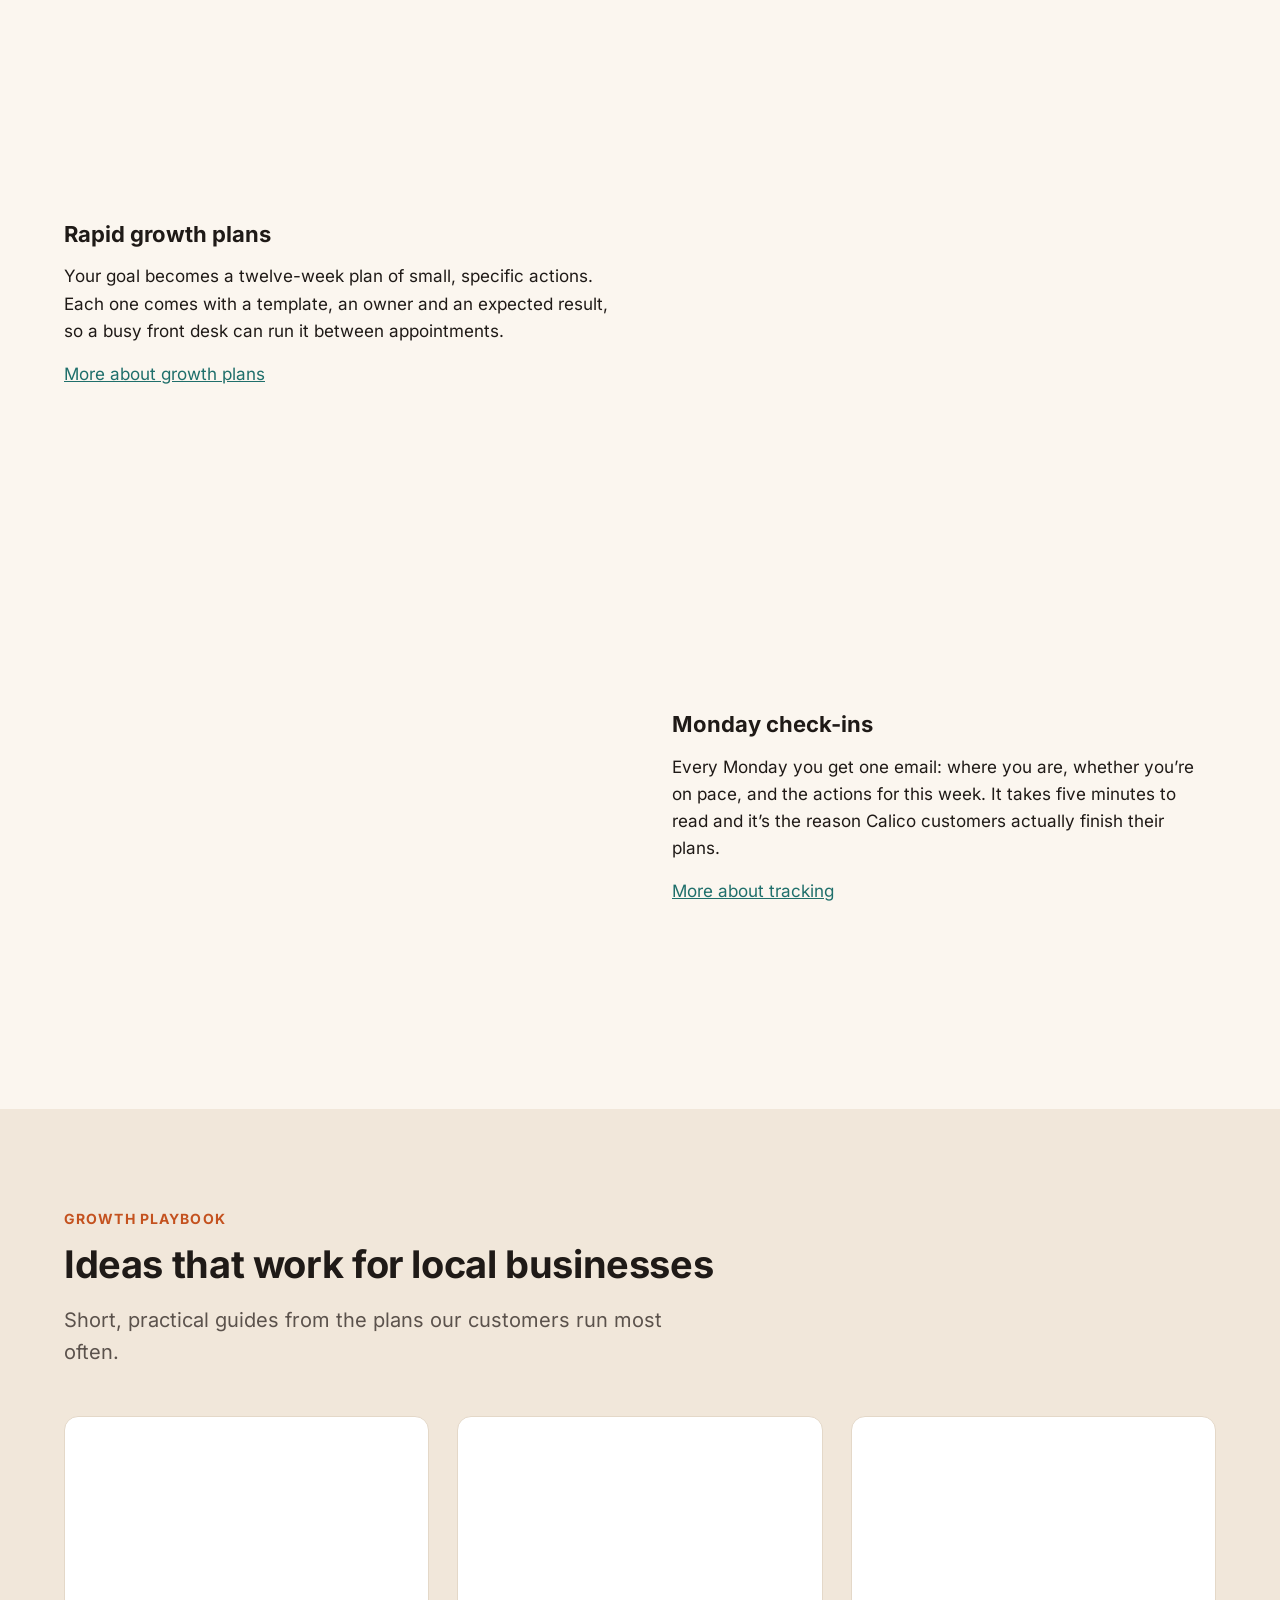
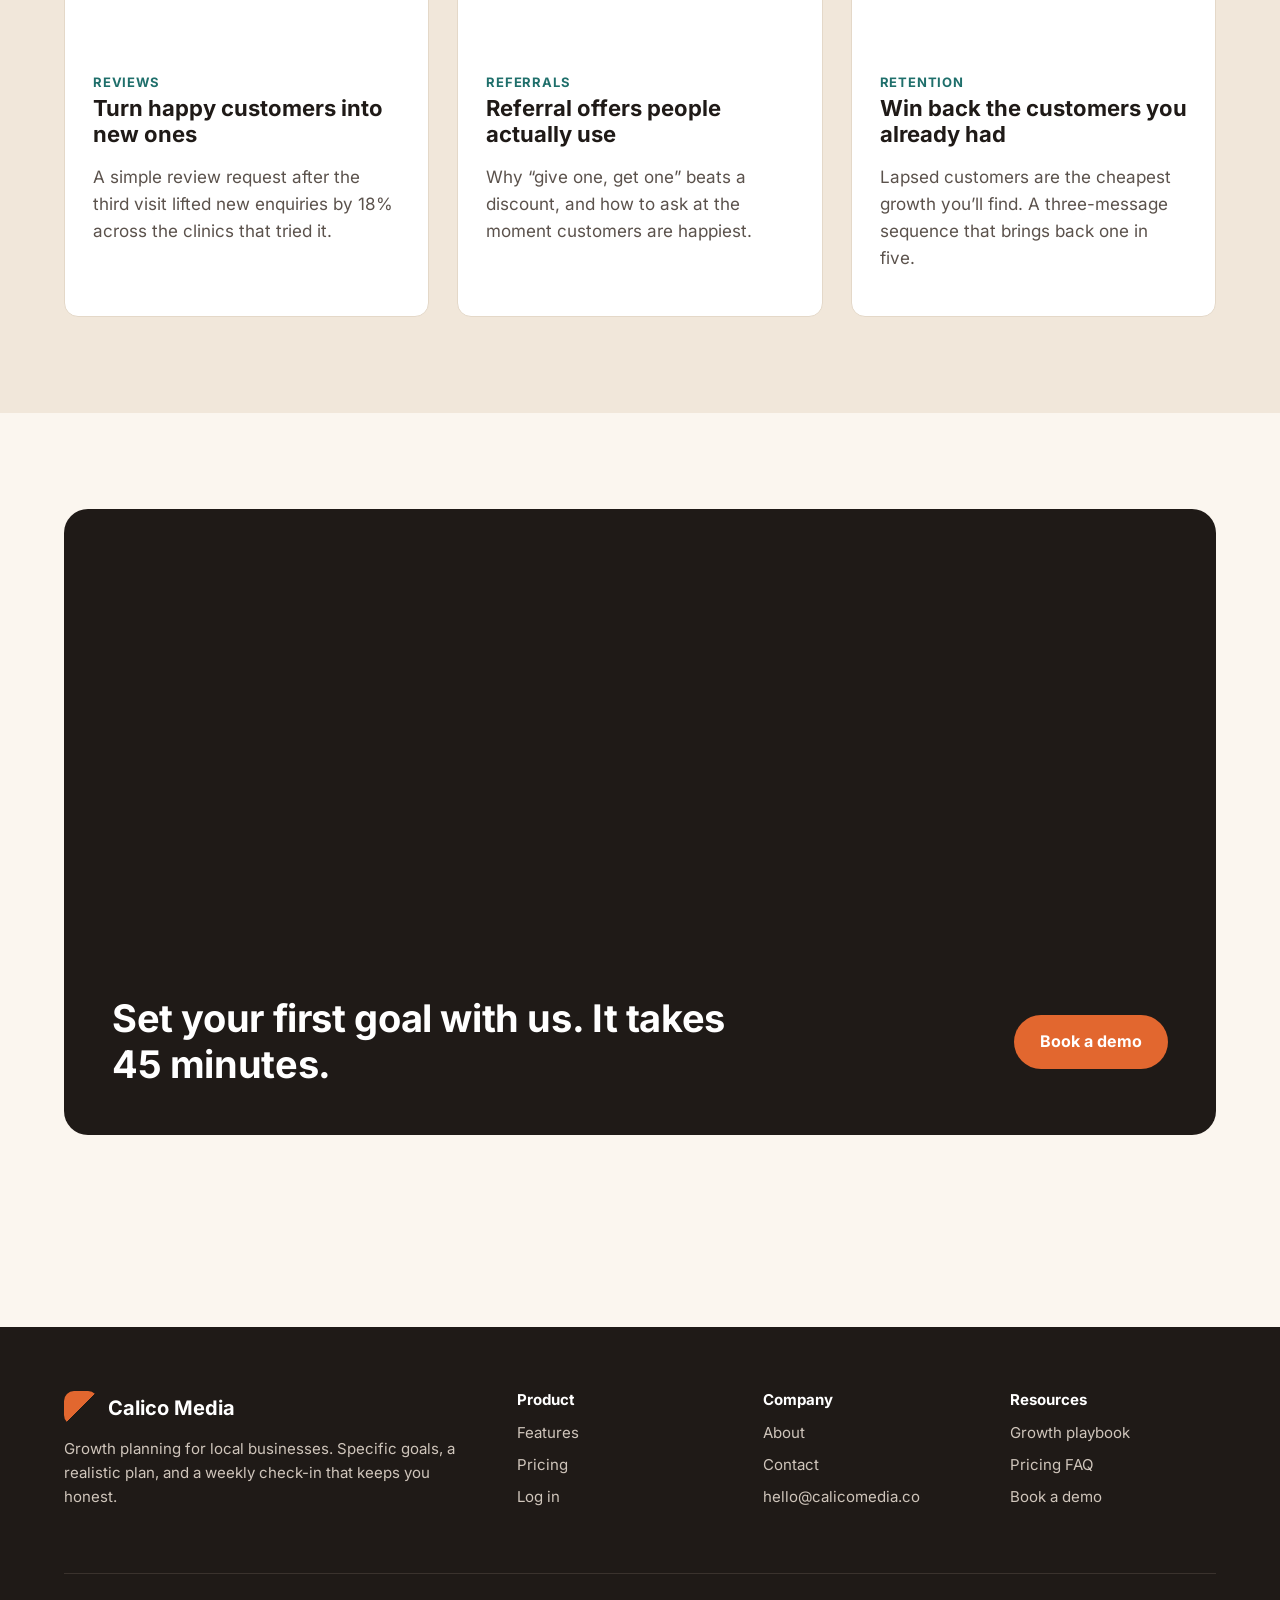
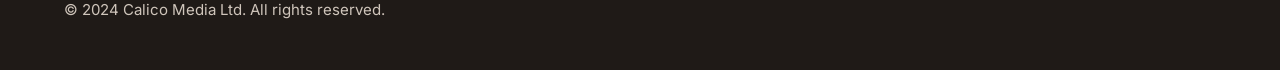
==== commit 1fc52f2e: "fixed typos" ====
--- a/public/index.html
+++ b/public/index.html
@@ -58,8 +58,8 @@
         <div class="hero-media">
           <img 
             class="hero-image" 
-            src="images/hero-weekly-plan-1200.jpg" 
-            srcset="images/hero-weekly-plan-400.jpg 480w, images/hero-weekly-plan-800.jpg 768w, images/hero-weekly-plan-1200.jpg 1200w"
+            src="images/hero-weekly-plan.jpg" 
+            srcset="images/hero-weekly-plan-400.jpg 768w, images/hero-weekly-plan.jpg 1200w"
             alt="A business owner at her desk with a laptop and an open planner"
           >
         </div>
@@ -91,8 +91,8 @@
           <div class="feature-media">
             <img 
               loading="lazy" 
-              src="images/feature-goal-builder-1200.jpg" 
-              srcset="images/feature-goal-builder-400.jpg 480w, images/feature-goal-builder-800.jpg 768w, images/feature-goal-builder-1200.jpg 1200w"
+              src="images/feature-goal-builder.jpg" 
+              srcset="images/feature-goal-builder-400.jpg 768w, images/feature-goal-builder.jpg 1200w"
               alt="Growth charts on a laptop and phone beside a cup of tea"
             >
           </div>
@@ -107,8 +107,8 @@
           <div class="feature-media">
             <img 
               loading="lazy" 
-              src="images/feature-growth-plan-1200.jpg" 
-              srcset="images/feature-growth-plan-400.jpg 480w, images/feature-growth-plan-800.jpg 768w, images/feature-growth-plan-1200.jpg 1200w"
+              src="images/feature-growth-plan.jpg" 
+              srcset="images/feature-growth-plan-400.jpg 768w, images/feature-growth-plan.jpg 1200w"
               alt="An open planner showing the weeks ahead"
             >
           </div>
@@ -123,8 +123,8 @@
           <div class="feature-media">
             <img 
               loading="lazy" 
-              src="images/feature-monday-checkin-1200.jpg" 
-              srcset="images/feature-monday-checkin-400.jpg 480w, images/feature-monday-checkin-800.jpg 768w, images/feature-monday-checkin-1200.jpg 1200w"
+              src="images/feature-monday-checkin.jpg" 
+              srcset="images/feature-monday-checkin-400.jpg 768w, images/feature-monday-checkin.jpg 1200w"
               alt="Checking a phone over coffee on a Monday morning"
             >
           </div>
@@ -148,8 +148,8 @@
           <article class="card">
             <img 
               loading="lazy" 
-              src="images/playbook-reviews-1200.jpg"
-              srcset="images/playbook-reviews-400.jpg 480w, images/playbook-reviews-800.jpg 768w, images/playbook-reviews-1200.jpg 1200w" 
+              src="images/playbook-reviews.jpg"
+              srcset="images/playbook-reviews-400.jpg 768w, images/playbook-reviews.jpg 1200w" 
               alt="A customer typing a review on their phone"
             >
             <div class="card-body">
@@ -161,8 +161,8 @@
           <article class="card">
             <img 
               loading="lazy" 
-              src="images/playbook-referrals-1200.jpg"
-              srcset="images/playbook-referrals-400.jpg 480w, images/playbook-referrals-800.jpg 768w, images/playbook-referrals-1200.jpg 1200w" 
+              src="images/playbook-referrals.jpg"
+              srcset="images/playbook-referrals-400.jpg 768w, images/playbook-referrals.jpg 1200w" 
               alt="A group class stretching together in a yoga studio">
             <div class="card-body">
               <span class="card-tag">Referrals</span>
@@ -173,8 +173,8 @@
           <article class="card">
             <img 
               loading="lazy" 
-              src="images/playbook-rebooking-1200.jpg"
-              srcset="images/playbook-rebooking-400.jpg 480w, images/playbook-rebooking-800.jpg 768w, images/playbook-rebooking-1200.jpg 1200w" 
+              src="images/playbook-rebooking.jpg"
+              srcset="images/playbook-rebooking-400.jpg 768w, images/playbook-rebooking.jpg 1200w" 
               alt="A customer at the front desk booking her next visit"
             >
             <div class="card-body">
@@ -192,8 +192,8 @@
         <div class="cta-band">
           <img 
             loading="lazy" 
-            src="images/team-workshop-1200.jpg" 
-            srcset="images/team-workshop-400.jpg 480w, images/team-workshop-800.jpg 768w, images/team-workshop-1200.jpg 1200w"
+            src="images/team-workshop.jpg" 
+            srcset="images/team-workshop-400.jpg 768w, images/team-workshop.jpg 1200w"
             alt="The Calico Media team planning around a whiteboard"
           >
           <div class="cta-body">
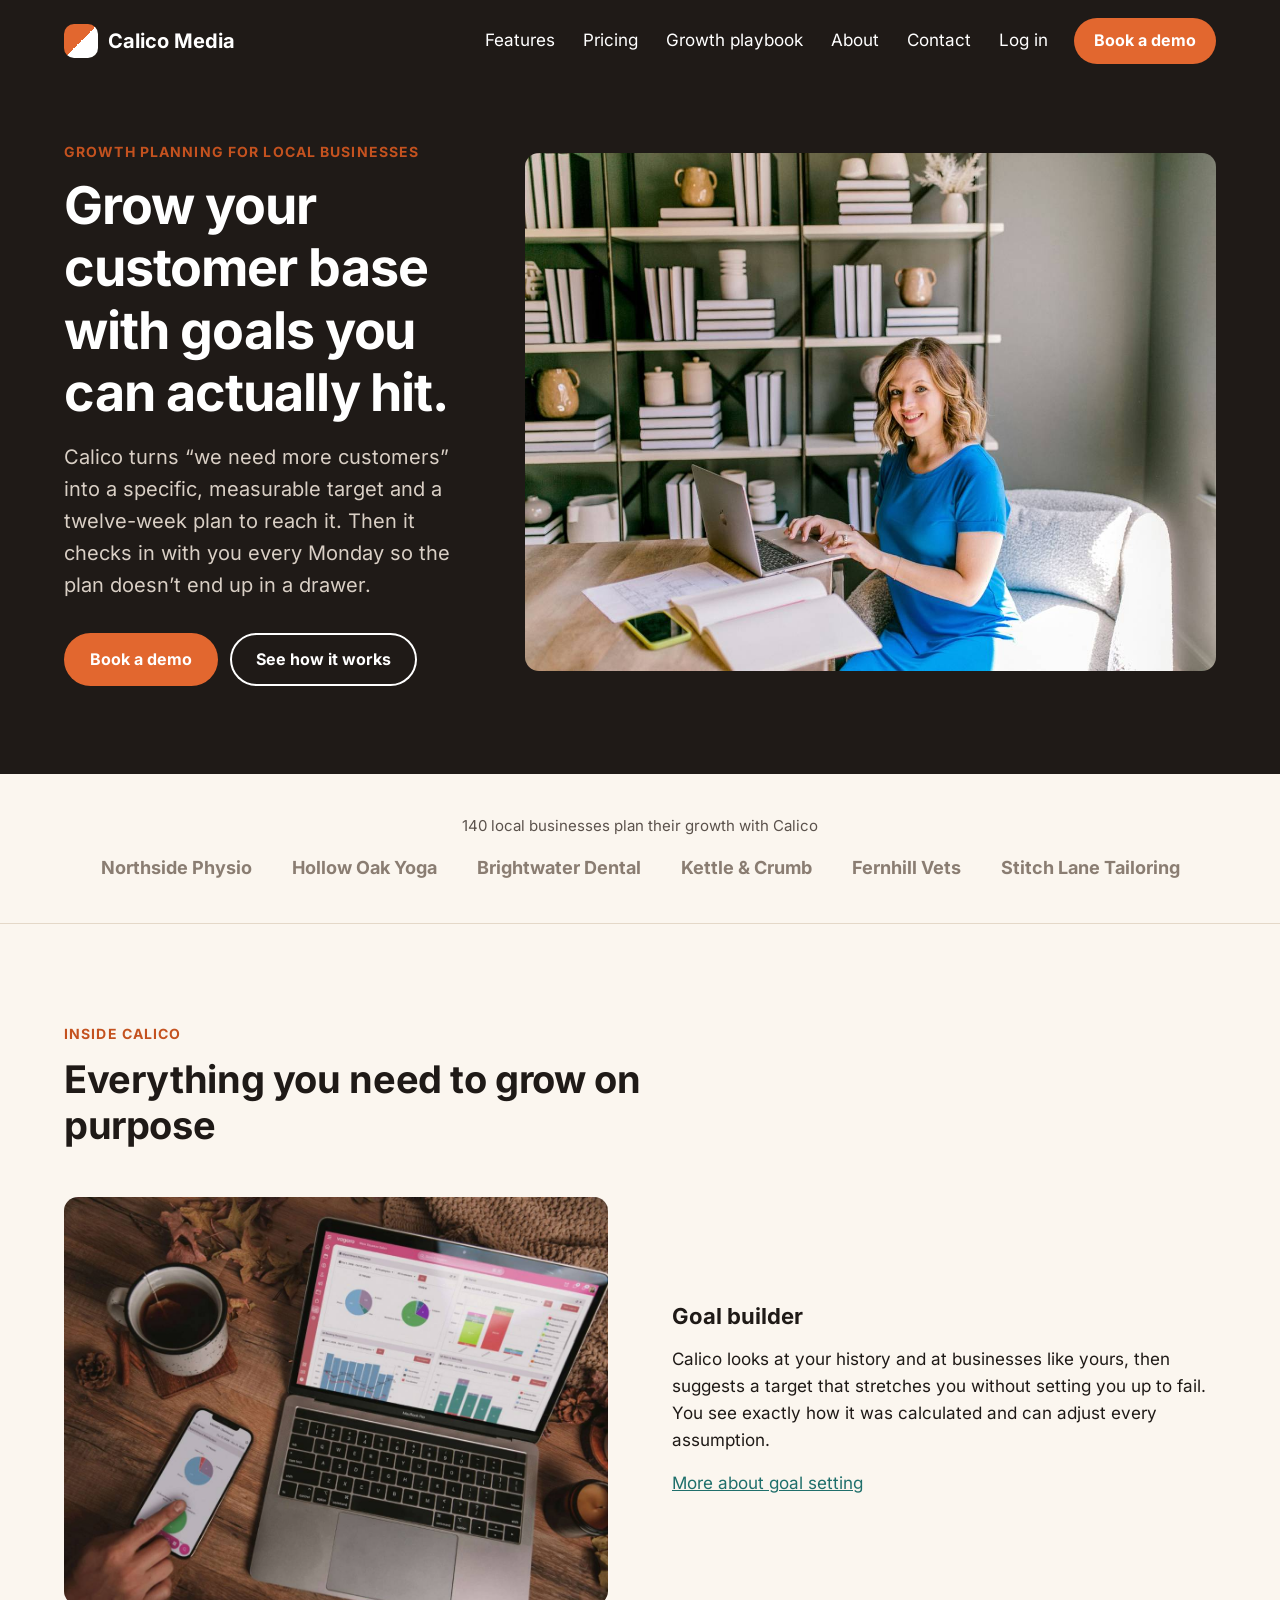
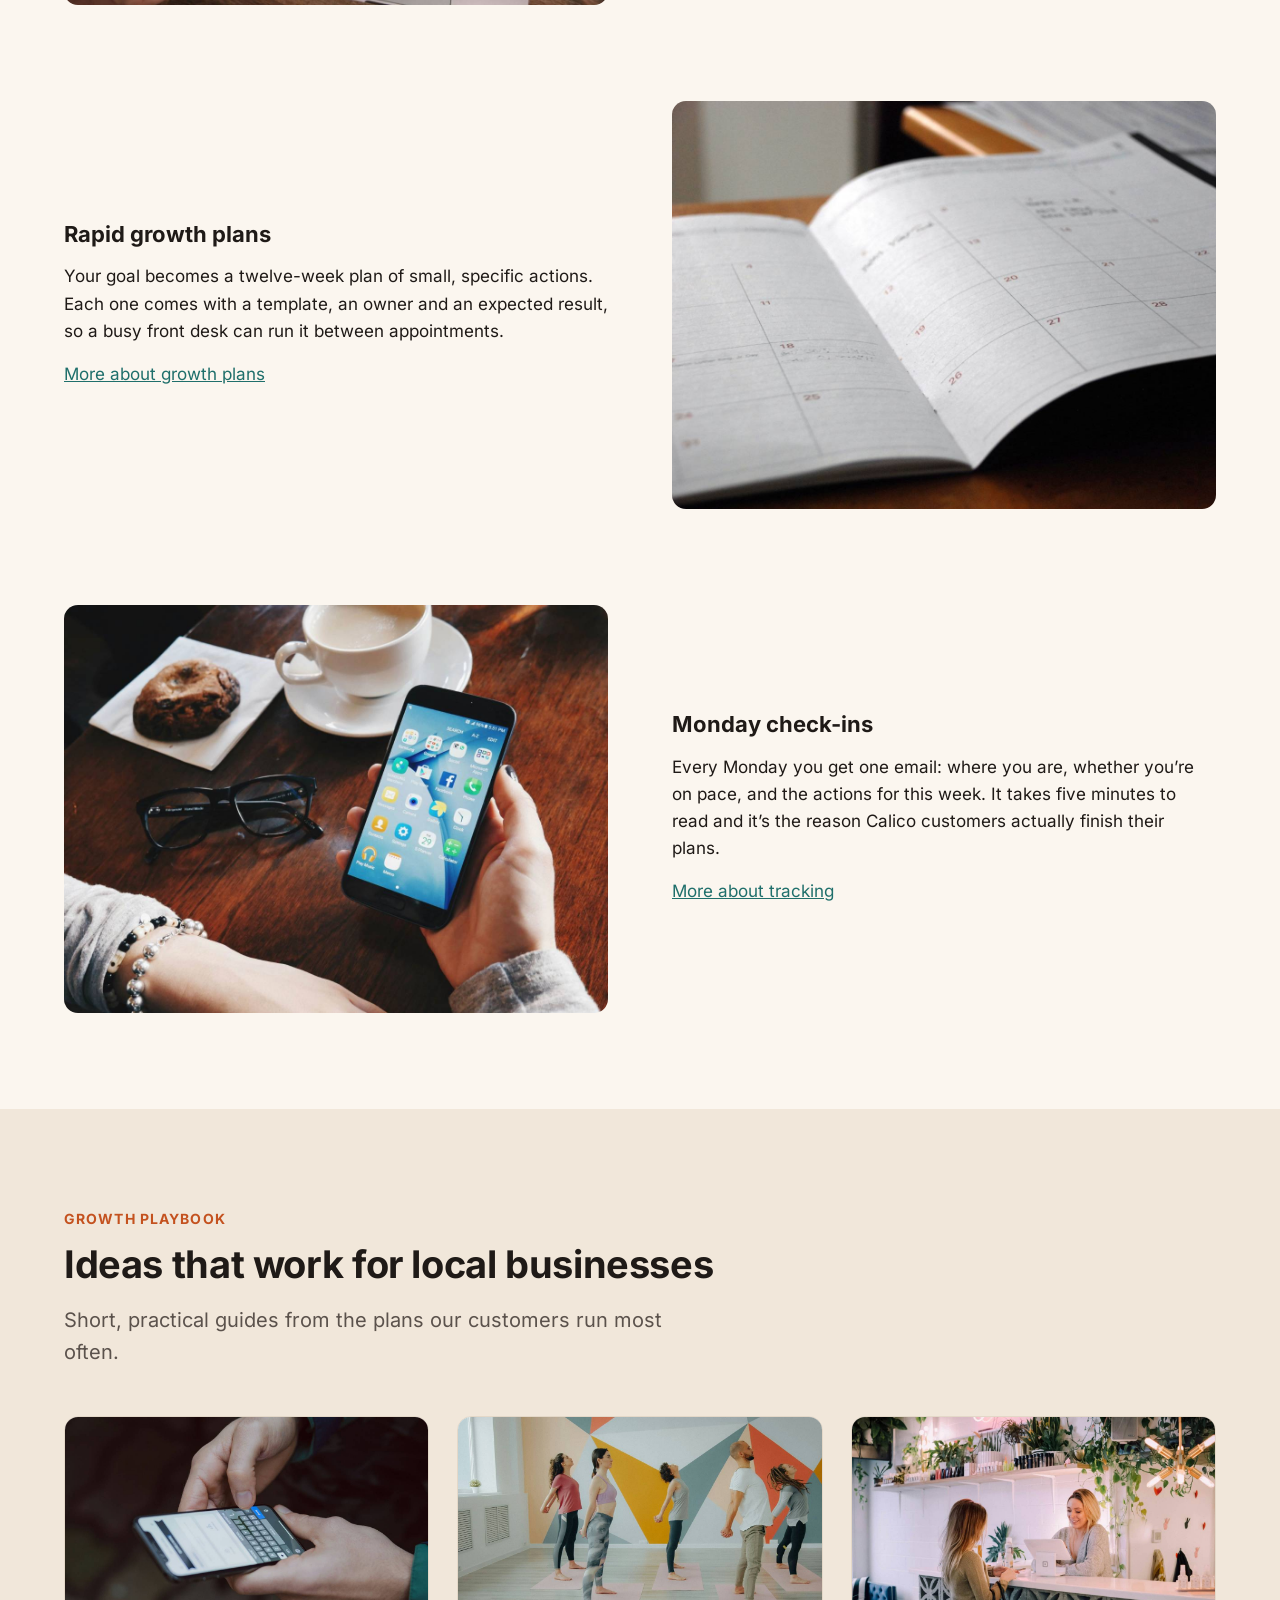
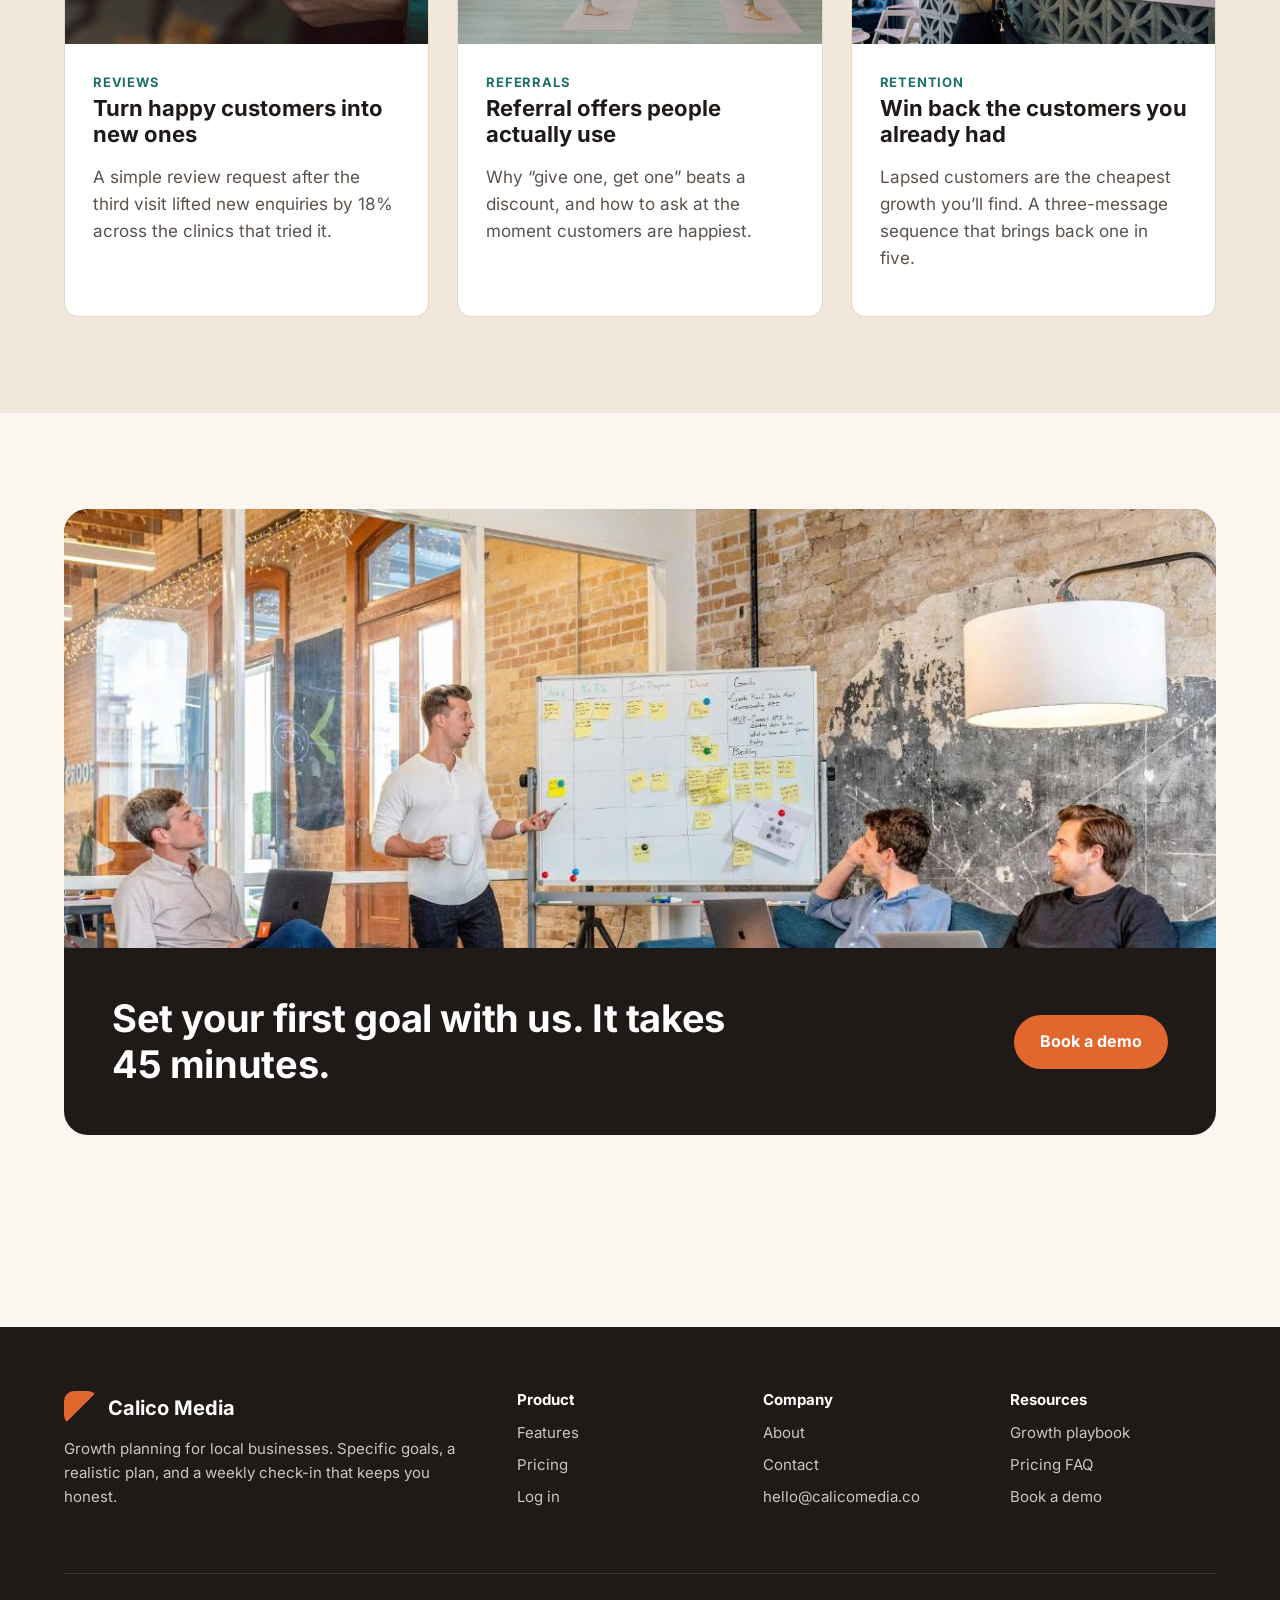
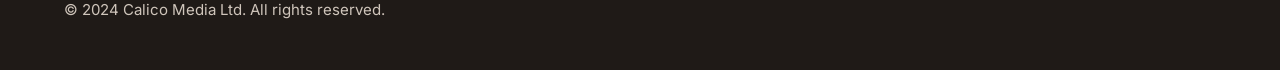
==== commit 4636f058: "fixes from challenge two on images" ====
--- a/public/index.html
+++ b/public/index.html
@@ -58,8 +58,13 @@
         <div class="hero-media">
           <img 
             class="hero-image" 
-            src="images/hero-weekly-plan.jpg" 
-            srcset="images/hero-weekly-plan-400.jpg 768w, images/hero-weekly-plan.jpg 1200w"
+            src="images/hero-weekly-plan-1200.jpg" 
+            srcset="images/hero-weekly-plan-400.jpg 480w, 
+                  images/hero-weekly-plan-800.jpg 768w, 
+                  images/hero-weekly-plan-1200.jpg 1200w"
+            sizes="(max-width: 480px) 100vw, 
+                  (max-width: 768px) 50vw,
+                  1200px"
             alt="A business owner at her desk with a laptop and an open planner"
           >
         </div>
@@ -91,8 +96,13 @@
           <div class="feature-media">
             <img 
               loading="lazy" 
-              src="images/feature-goal-builder.jpg" 
-              srcset="images/feature-goal-builder-400.jpg 768w, images/feature-goal-builder.jpg 1200w"
+              src="images/feature-goal-builder-1200.jpg" 
+              srcset="images/feature-goal-builder-400.jpg 480w, 
+                    images/feature-goal-builder-800.jpg 768w,
+                    images/feature-goal-builder-1200.jpg 1200w"
+              sizes="(max-width: 480px) 100vw, 
+                    (max-width: 768px) 50vw,
+                    1200px"
               alt="Growth charts on a laptop and phone beside a cup of tea"
             >
           </div>
@@ -107,8 +117,13 @@
           <div class="feature-media">
             <img 
               loading="lazy" 
-              src="images/feature-growth-plan.jpg" 
-              srcset="images/feature-growth-plan-400.jpg 768w, images/feature-growth-plan.jpg 1200w"
+              src="images/feature-growth-plan-1200.jpg" 
+              srcset="images/feature-growth-plan-400.jpg 480w, 
+                    images/feature-growth-plan-800.jpg 768w,
+                    images/feature-growth-plan-1200.jpg 1200w"
+              sizes="(max-width: 480px) 100vw, 
+                    (max-width: 768px) 50vw,
+                    1200px"
               alt="An open planner showing the weeks ahead"
             >
           </div>
@@ -123,8 +138,13 @@
           <div class="feature-media">
             <img 
               loading="lazy" 
-              src="images/feature-monday-checkin.jpg" 
-              srcset="images/feature-monday-checkin-400.jpg 768w, images/feature-monday-checkin.jpg 1200w"
+              src="images/feature-monday-checkin-1200.jpg" 
+              srcset="images/feature-monday-checkin-400.jpg 480w, 
+                    images/feature-monday-checkin-800.jpg 768w,
+                    images/feature-monday-checkin-1200.jpg 1200w"
+              sizes="(max-width: 480px) 100vw, 
+                    (max-width: 768px) 50vw,
+                    1200px"
               alt="Checking a phone over coffee on a Monday morning"
             >
           </div>
@@ -148,8 +168,13 @@
           <article class="card">
             <img 
               loading="lazy" 
-              src="images/playbook-reviews.jpg"
-              srcset="images/playbook-reviews-400.jpg 768w, images/playbook-reviews.jpg 1200w" 
+              src="images/playbook-reviews-1200.jpg"
+              srcset="images/playbook-reviews-400.jpg 480w, 
+                    images/playbook-reviews-800.jpg 768w, 
+                    images/playbook-reviews-1200.jpg 1200w"
+              sizes="(max-width: 480px) 100vw, 
+                    (max-width: 768px) 50vw,
+                    1200px" 
               alt="A customer typing a review on their phone"
             >
             <div class="card-body">
@@ -161,8 +186,13 @@
           <article class="card">
             <img 
               loading="lazy" 
-              src="images/playbook-referrals.jpg"
-              srcset="images/playbook-referrals-400.jpg 768w, images/playbook-referrals.jpg 1200w" 
+              src="images/playbook-referrals-1200.jpg"
+              srcset="images/playbook-referrals-400.jpg 480w, 
+                    images/playbook-referrals-800.jpg 768w, 
+                    images/playbook-referrals-1200.jpg 1200w"
+              sizes="(max-width: 480px) 100vw, 
+                    (max-width: 768px) 50vw,
+                    1200px" 
               alt="A group class stretching together in a yoga studio">
             <div class="card-body">
               <span class="card-tag">Referrals</span>
@@ -173,8 +203,13 @@
           <article class="card">
             <img 
               loading="lazy" 
-              src="images/playbook-rebooking.jpg"
-              srcset="images/playbook-rebooking-400.jpg 768w, images/playbook-rebooking.jpg 1200w" 
+              src="images/playbook-rebooking-1200.jpg"
+              srcset="images/playbook-rebooking-400.jpg 480w, 
+                    images/playbook-rebooking-800.jpg 768w, 
+                    images/playbook-rebooking-1200.jpg 1200w"
+              sizes="(max-width: 480px) 100vw, 
+                    (max-width: 768px) 50vw,
+                    1200px" 
               alt="A customer at the front desk booking her next visit"
             >
             <div class="card-body">
@@ -192,8 +227,13 @@
         <div class="cta-band">
           <img 
             loading="lazy" 
-            src="images/team-workshop.jpg" 
-            srcset="images/team-workshop-400.jpg 768w, images/team-workshop.jpg 1200w"
+            src="images/team-workshop-1200.jpg" 
+            srcset="images/team-workshop-400.jpg 480w, 
+                  images/team-workshop-800.jpg 768w, 
+                  images/team-workshop-1200.jpg 1200w"
+            sizes="(max-width: 480px) 100vw, 
+                    (max-width: 768px) 50vw,
+                    1200px"
             alt="The Calico Media team planning around a whiteboard"
           >
           <div class="cta-body">
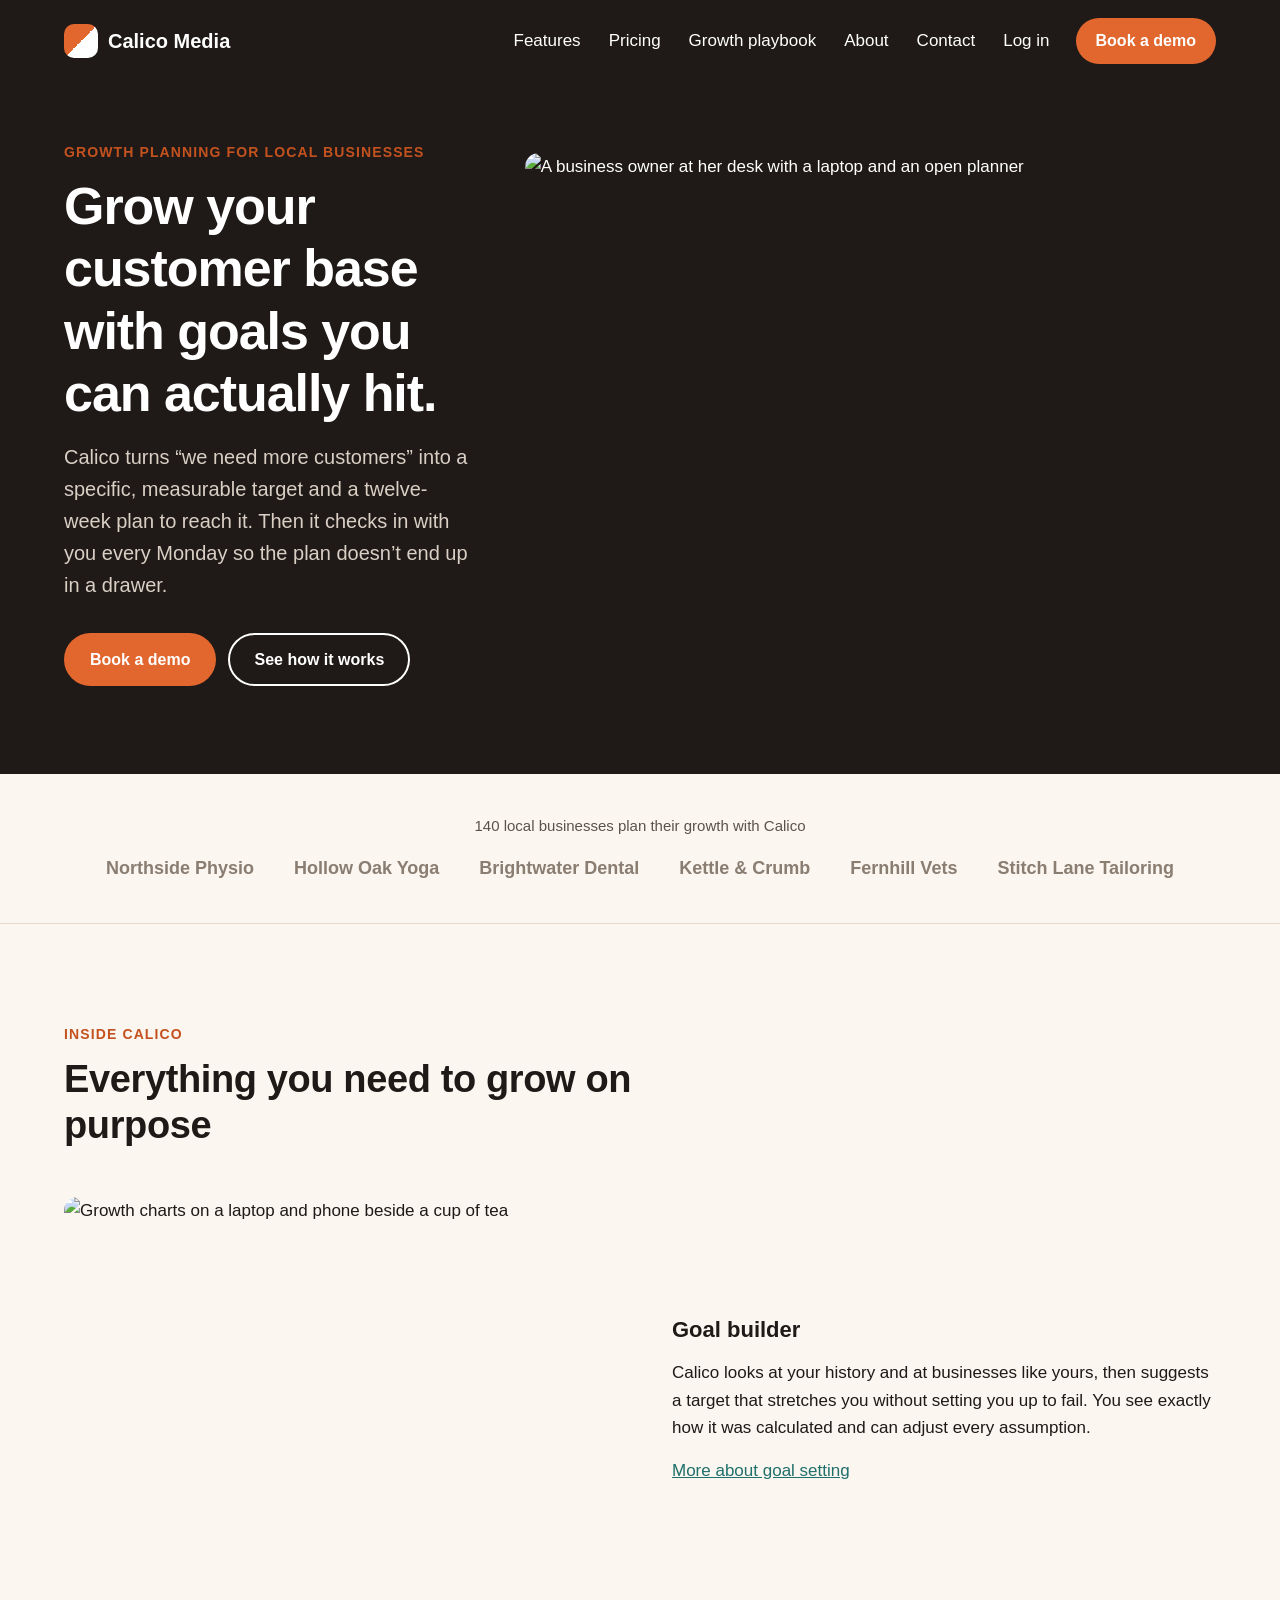
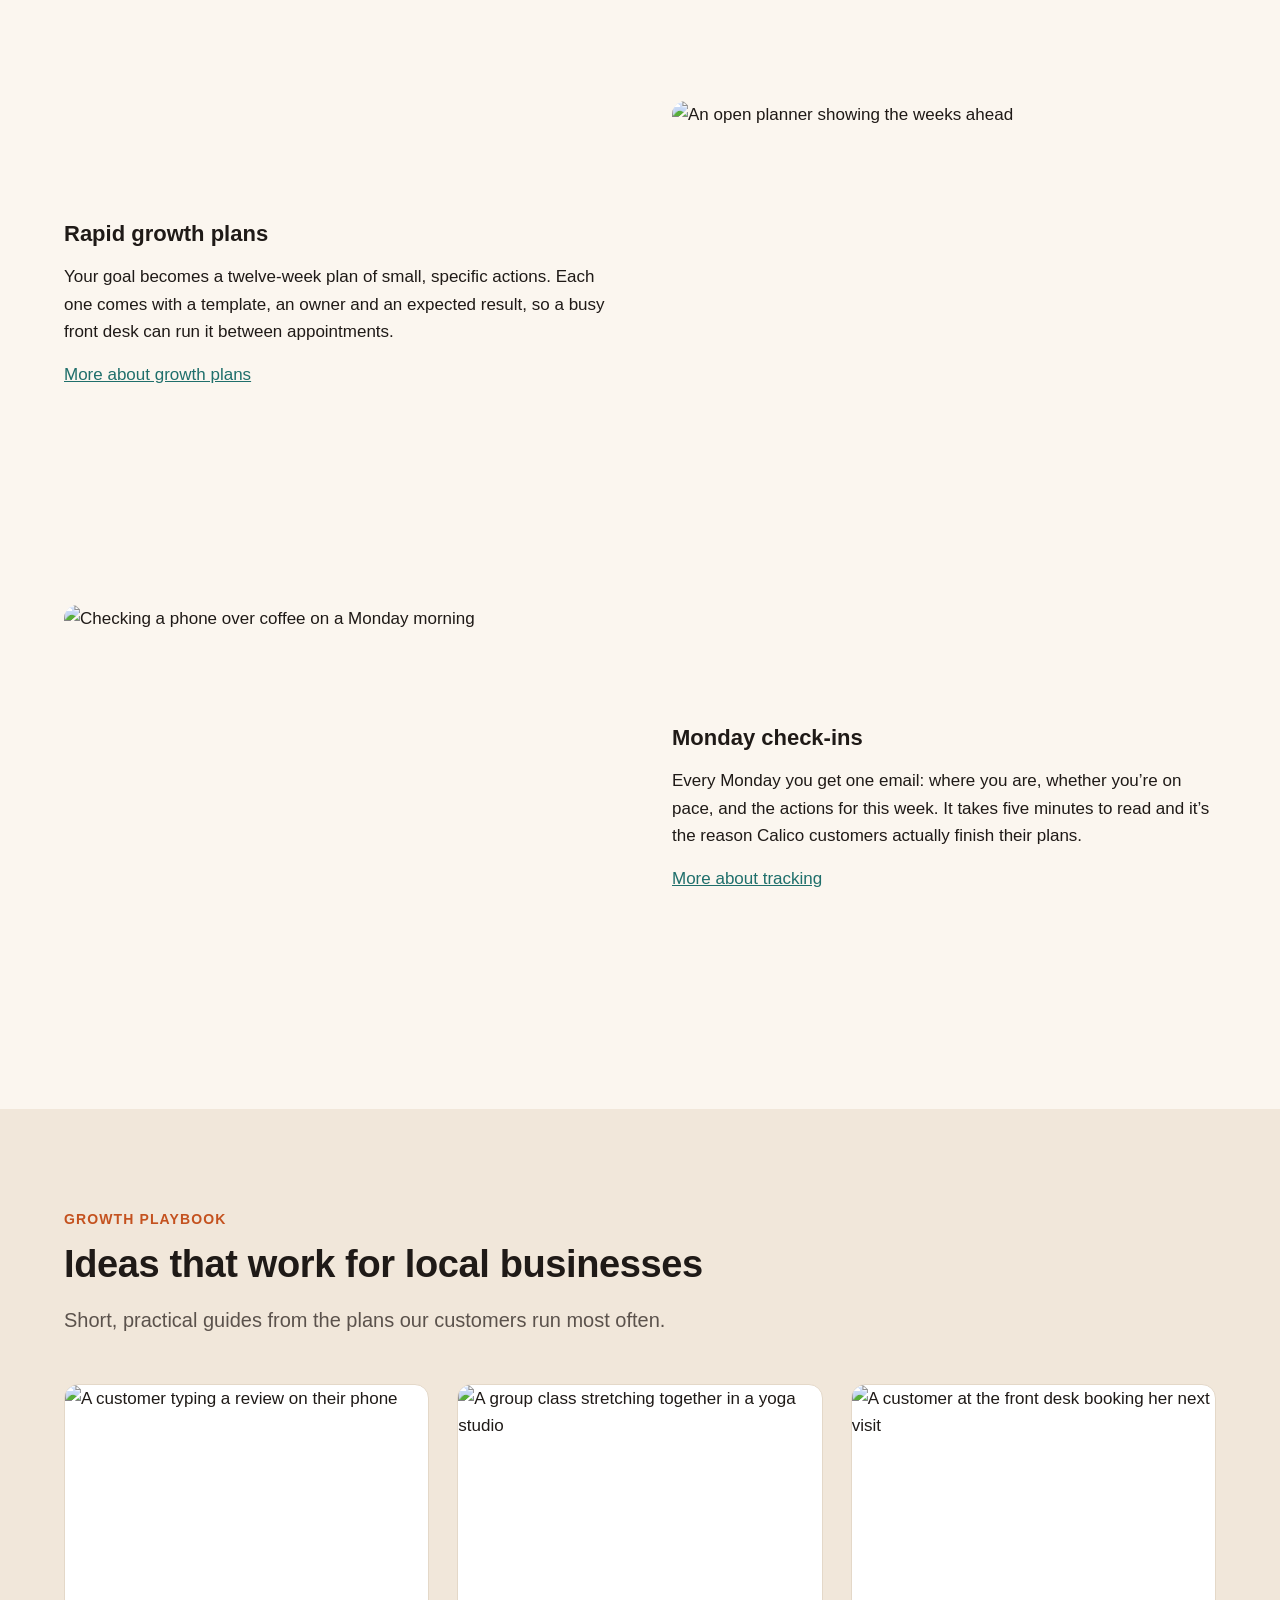
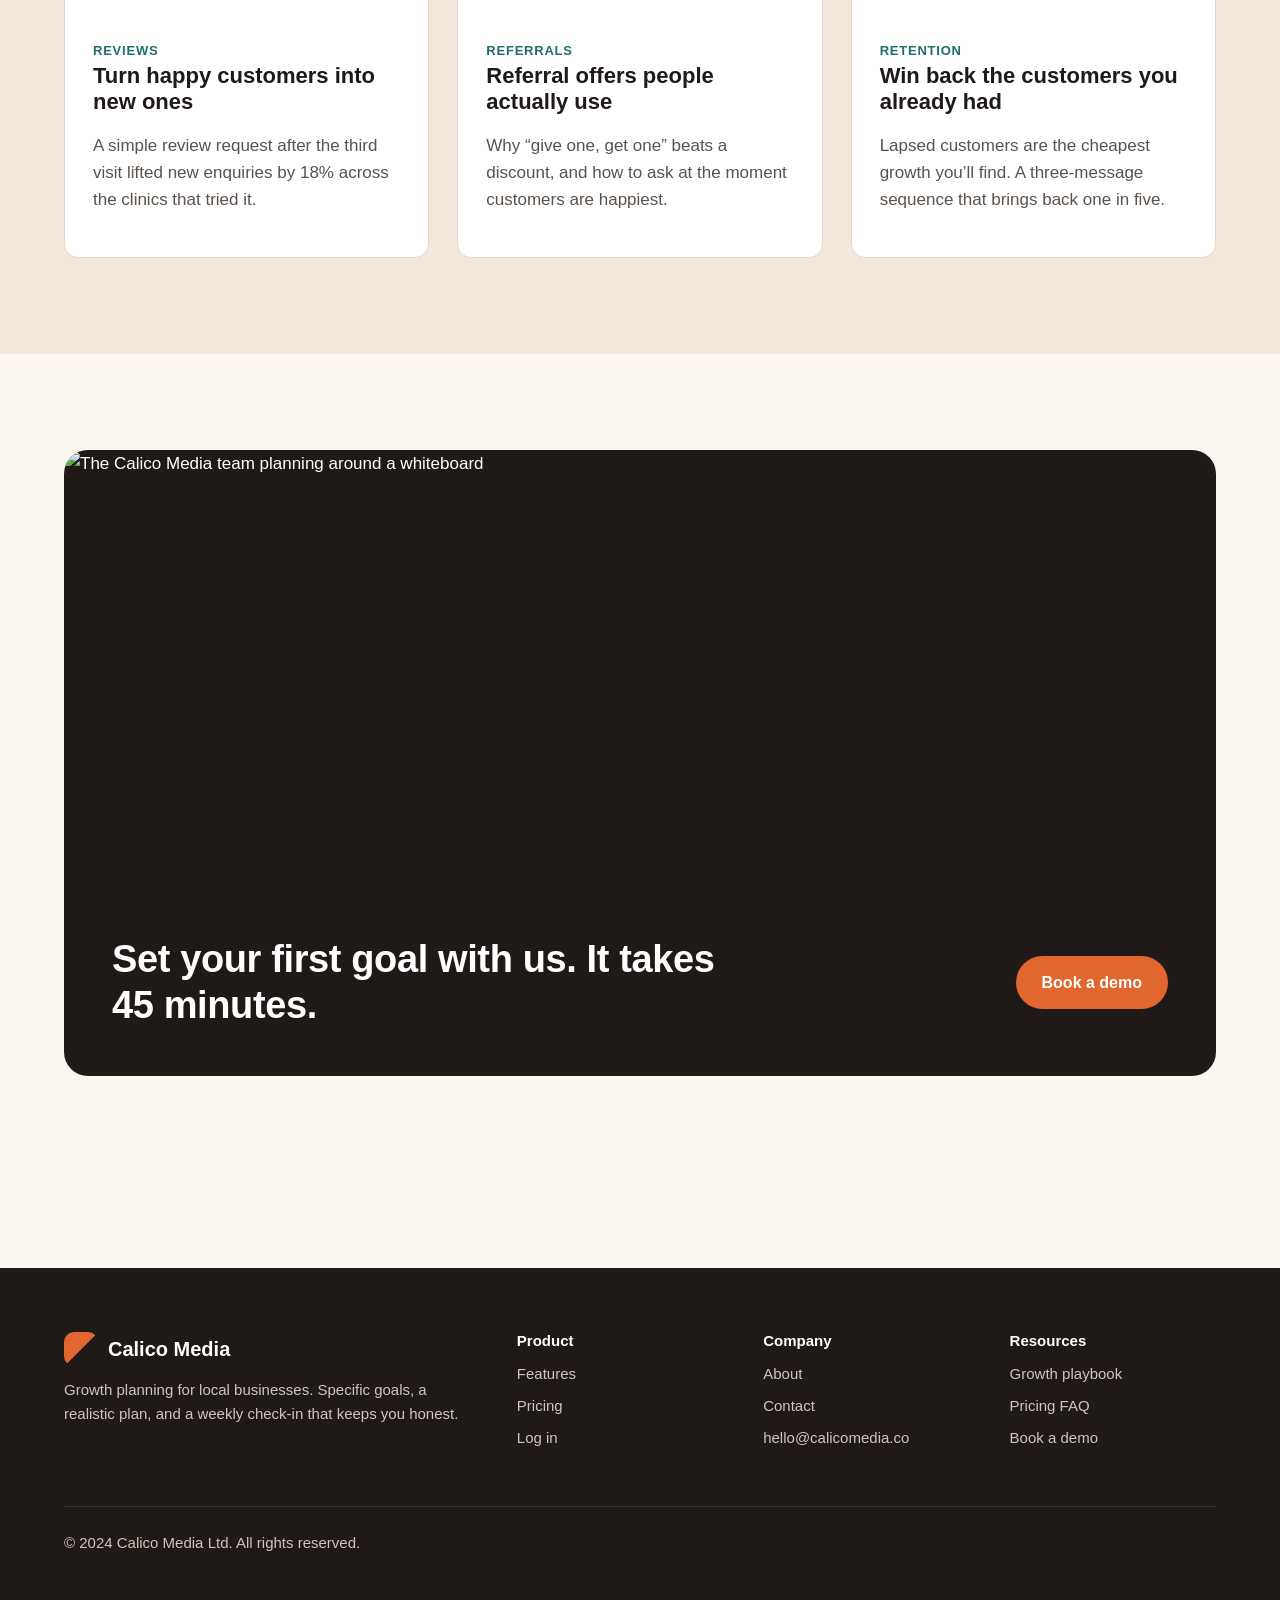
==== commit b3569005: "Merge pull request #1 from illwhip/fix/homepage-responsive Fix/homepage responsive  added burger men" ====
--- a/public/index.html
+++ b/public/index.html
@@ -5,6 +5,9 @@
   <meta name="viewport" content="width=device-width, initial-scale=1">
   <title>Calico Media | Growth planning for local businesses</title>
   <meta name="description" content="Calico helps local businesses grow their customer base with specific, measurable, realistic goals and a rapid growth plan you can run every week.">
+  <link rel="preconnect" href="https://fonts.googleapis.com">
+  <link rel="preconnect" href="https://fonts.gstatic.com" crossorigin>
+  <link href="https://fonts.googleapis.com/css2?family=Inter:wght@100;200;300;400;500;600;700;800;900&display=swap" rel="stylesheet">
   <link rel="stylesheet" href="css/styles.css">
   <script src="js/menu.js"></script>
 </head>
@@ -56,17 +59,7 @@
           </div>
         </div>
         <div class="hero-media">
-          <img 
-            class="hero-image" 
-            src="images/hero-weekly-plan-1200.jpg" 
-            srcset="images/hero-weekly-plan-400.jpg 480w, 
-                  images/hero-weekly-plan-800.jpg 768w, 
-                  images/hero-weekly-plan-1200.jpg 1200w"
-            sizes="(max-width: 480px) 100vw, 
-                  (max-width: 768px) 50vw,
-                  1200px"
-            alt="A business owner at her desk with a laptop and an open planner"
-          >
+          <img class="hero-image" src="images/hero-weekly-plan.jpg" alt="A business owner at her desk with a laptop and an open planner">
         </div>
       </div>
     </section>
@@ -94,17 +87,7 @@
 
         <div class="feature-row">
           <div class="feature-media">
-            <img 
-              loading="lazy" 
-              src="images/feature-goal-builder-1200.jpg" 
-              srcset="images/feature-goal-builder-400.jpg 480w, 
-                    images/feature-goal-builder-800.jpg 768w,
-                    images/feature-goal-builder-1200.jpg 1200w"
-              sizes="(max-width: 480px) 100vw, 
-                    (max-width: 768px) 50vw,
-                    1200px"
-              alt="Growth charts on a laptop and phone beside a cup of tea"
-            >
+            <img src="images/feature-goal-builder.jpg" alt="Growth charts on a laptop and phone beside a cup of tea">
           </div>
           <div>
             <h3>Goal builder</h3>
@@ -115,17 +98,7 @@
 
         <div class="feature-row feature-row--reverse">
           <div class="feature-media">
-            <img 
-              loading="lazy" 
-              src="images/feature-growth-plan-1200.jpg" 
-              srcset="images/feature-growth-plan-400.jpg 480w, 
-                    images/feature-growth-plan-800.jpg 768w,
-                    images/feature-growth-plan-1200.jpg 1200w"
-              sizes="(max-width: 480px) 100vw, 
-                    (max-width: 768px) 50vw,
-                    1200px"
-              alt="An open planner showing the weeks ahead"
-            >
+            <img src="images/feature-growth-plan.jpg" alt="An open planner showing the weeks ahead">
           </div>
           <div>
             <h3>Rapid growth plans</h3>
@@ -136,17 +109,7 @@
 
         <div class="feature-row">
           <div class="feature-media">
-            <img 
-              loading="lazy" 
-              src="images/feature-monday-checkin-1200.jpg" 
-              srcset="images/feature-monday-checkin-400.jpg 480w, 
-                    images/feature-monday-checkin-800.jpg 768w,
-                    images/feature-monday-checkin-1200.jpg 1200w"
-              sizes="(max-width: 480px) 100vw, 
-                    (max-width: 768px) 50vw,
-                    1200px"
-              alt="Checking a phone over coffee on a Monday morning"
-            >
+            <img src="images/feature-monday-checkin.jpg" alt="Checking a phone over coffee on a Monday morning">
           </div>
           <div>
             <h3>Monday check-ins</h3>
@@ -166,17 +129,7 @@
         </div>
         <div class="playbook-grid">
           <article class="card">
-            <img 
-              loading="lazy" 
-              src="images/playbook-reviews-1200.jpg"
-              srcset="images/playbook-reviews-400.jpg 480w, 
-                    images/playbook-reviews-800.jpg 768w, 
-                    images/playbook-reviews-1200.jpg 1200w"
-              sizes="(max-width: 480px) 100vw, 
-                    (max-width: 768px) 50vw,
-                    1200px" 
-              alt="A customer typing a review on their phone"
-            >
+            <img src="images/playbook-reviews.jpg" alt="A customer typing a review on their phone">
             <div class="card-body">
               <span class="card-tag">Reviews</span>
               <h3>Turn happy customers into new ones</h3>
@@ -184,16 +137,7 @@
             </div>
           </article>
           <article class="card">
-            <img 
-              loading="lazy" 
-              src="images/playbook-referrals-1200.jpg"
-              srcset="images/playbook-referrals-400.jpg 480w, 
-                    images/playbook-referrals-800.jpg 768w, 
-                    images/playbook-referrals-1200.jpg 1200w"
-              sizes="(max-width: 480px) 100vw, 
-                    (max-width: 768px) 50vw,
-                    1200px" 
-              alt="A group class stretching together in a yoga studio">
+            <img src="images/playbook-referrals.jpg" alt="A group class stretching together in a yoga studio">
             <div class="card-body">
               <span class="card-tag">Referrals</span>
               <h3>Referral offers people actually use</h3>
@@ -201,17 +145,7 @@
             </div>
           </article>
           <article class="card">
-            <img 
-              loading="lazy" 
-              src="images/playbook-rebooking-1200.jpg"
-              srcset="images/playbook-rebooking-400.jpg 480w, 
-                    images/playbook-rebooking-800.jpg 768w, 
-                    images/playbook-rebooking-1200.jpg 1200w"
-              sizes="(max-width: 480px) 100vw, 
-                    (max-width: 768px) 50vw,
-                    1200px" 
-              alt="A customer at the front desk booking her next visit"
-            >
+            <img src="images/playbook-rebooking.jpg" alt="A customer at the front desk booking her next visit">
             <div class="card-body">
               <span class="card-tag">Retention</span>
               <h3>Win back the customers you already had</h3>
@@ -225,17 +159,7 @@
     <section class="section">
       <div class="container">
         <div class="cta-band">
-          <img 
-            loading="lazy" 
-            src="images/team-workshop-1200.jpg" 
-            srcset="images/team-workshop-400.jpg 480w, 
-                  images/team-workshop-800.jpg 768w, 
-                  images/team-workshop-1200.jpg 1200w"
-            sizes="(max-width: 480px) 100vw, 
-                    (max-width: 768px) 50vw,
-                    1200px"
-            alt="The Calico Media team planning around a whiteboard"
-          >
+          <img src="images/team-workshop.jpg" alt="The Calico Media team planning around a whiteboard">
           <div class="cta-body">
             <h2>Set your first goal with us. It takes 45 minutes.</h2>
             <a class="btn" href="contact.html">Book a demo</a>
--- a/public/css/styles.css
+++ b/public/css/styles.css
@@ -1,23 +1,4 @@
 /* Calico Media marketing site */
-
-@font-face {
-  font-family: "Inter";
-  src: url("../fonts/inter-latin-400-normal.woff2") format("woff2"),
-       url("../fonts/inter-latin-400-normal.woff") format("woff");
-  font-weight: 400;
-  font-style: normal;
-  font-display: swap;
-}
-
-@font-face {
-  font-family: "Inter";
-  src: url("../fonts/inter-latin-700-normal.woff2") format("woff2"),
-       url("../fonts/inter-laitn-700-normal.woff") format("woff");
-  font-weight: 700;
-  font-style: normal;
-  font-display: swap;
-}
-
 
 :root {
   --ink: #1f1a17;
@@ -490,7 +471,7 @@
 
 .playbook-grid {
   display: grid;
-  grid-template-columns: repeat(auto-fit, minmax(300px, 1fr));
+  grid-template-columns: repeat(3, 1fr);
   gap: 28px;
 }
 
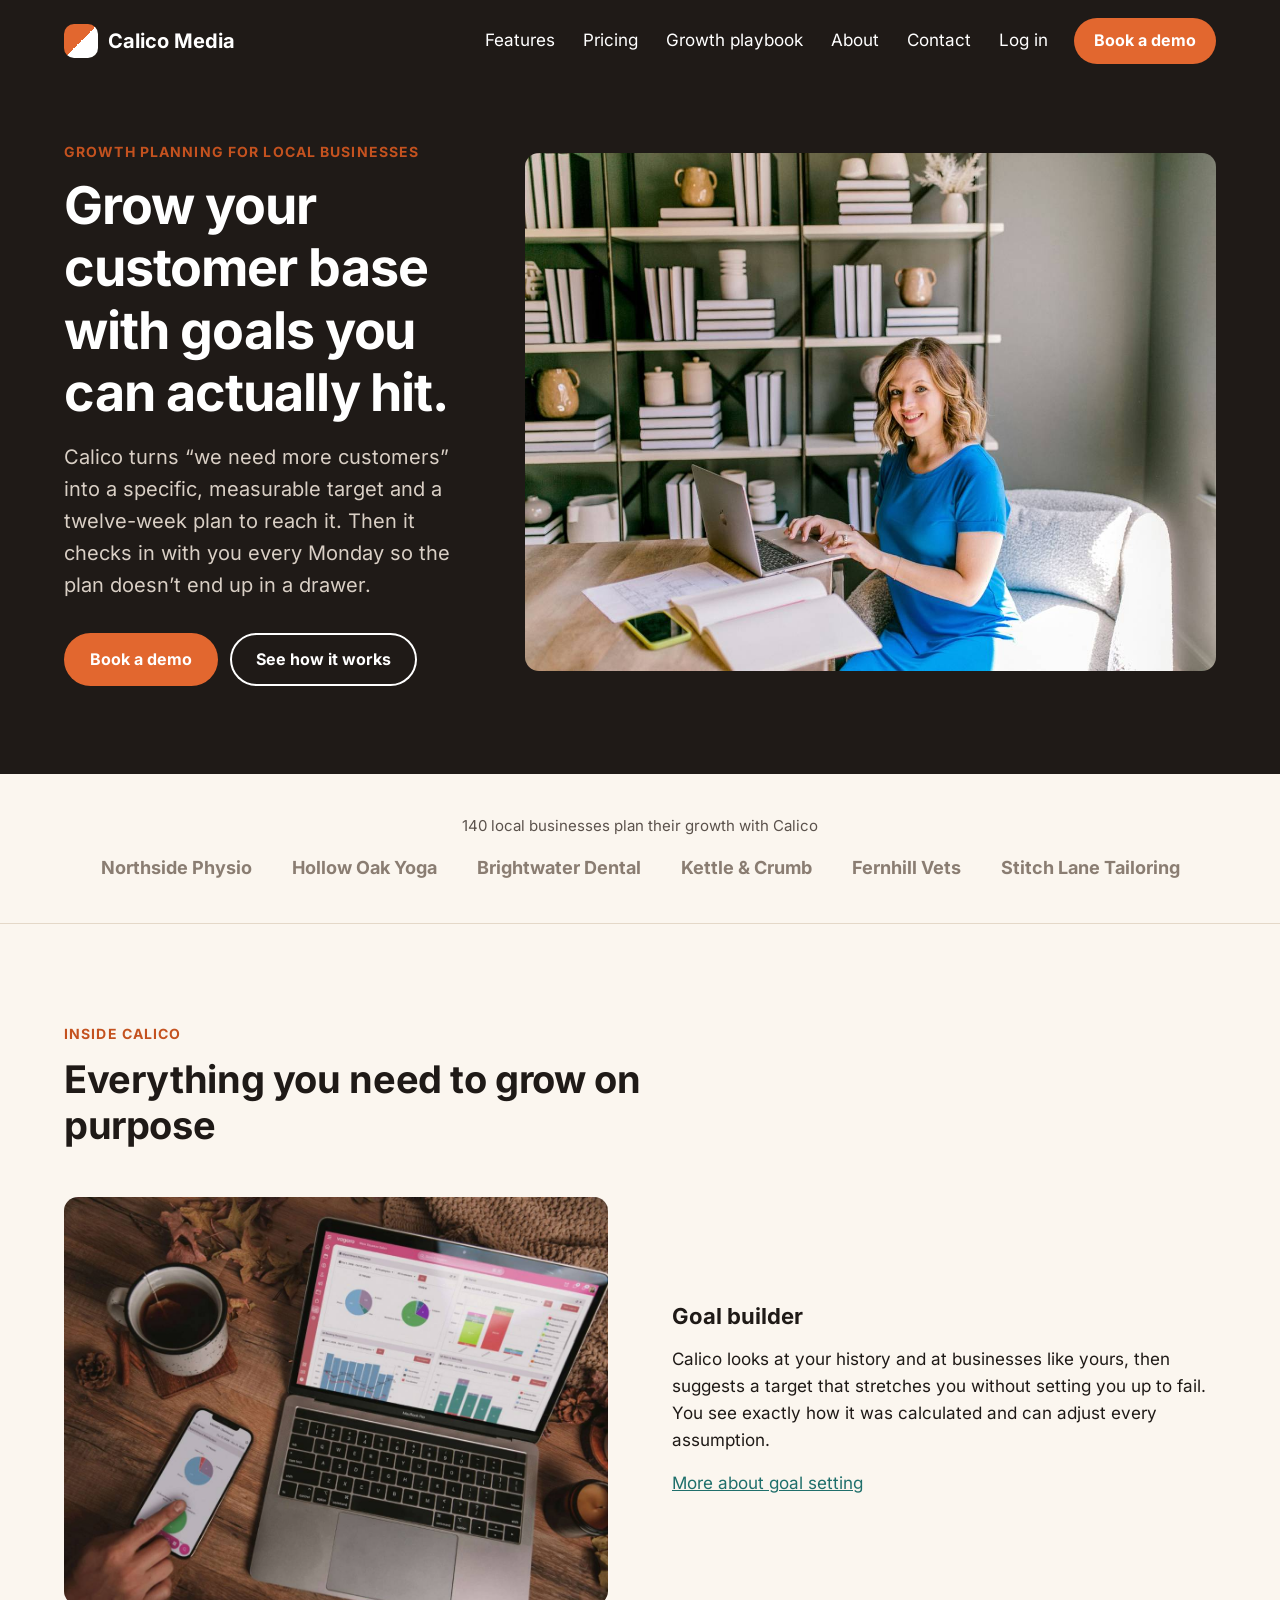
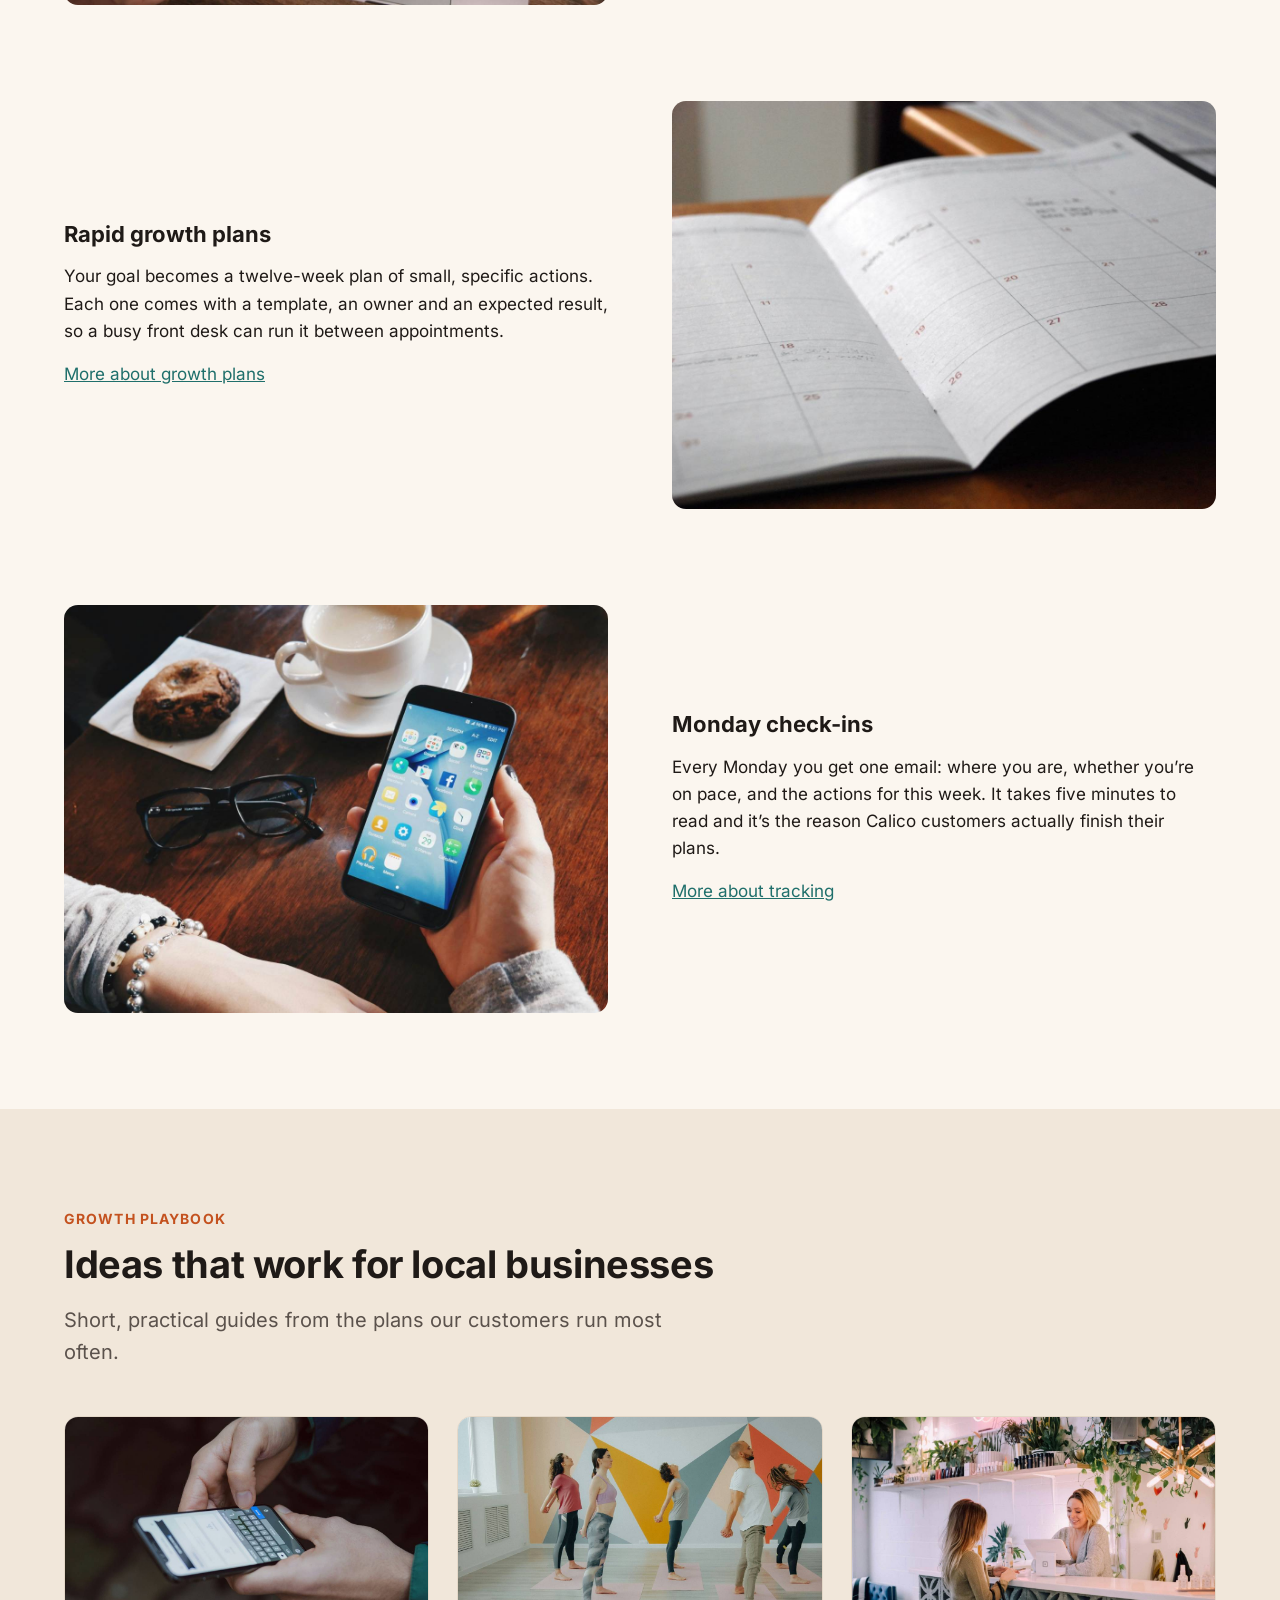
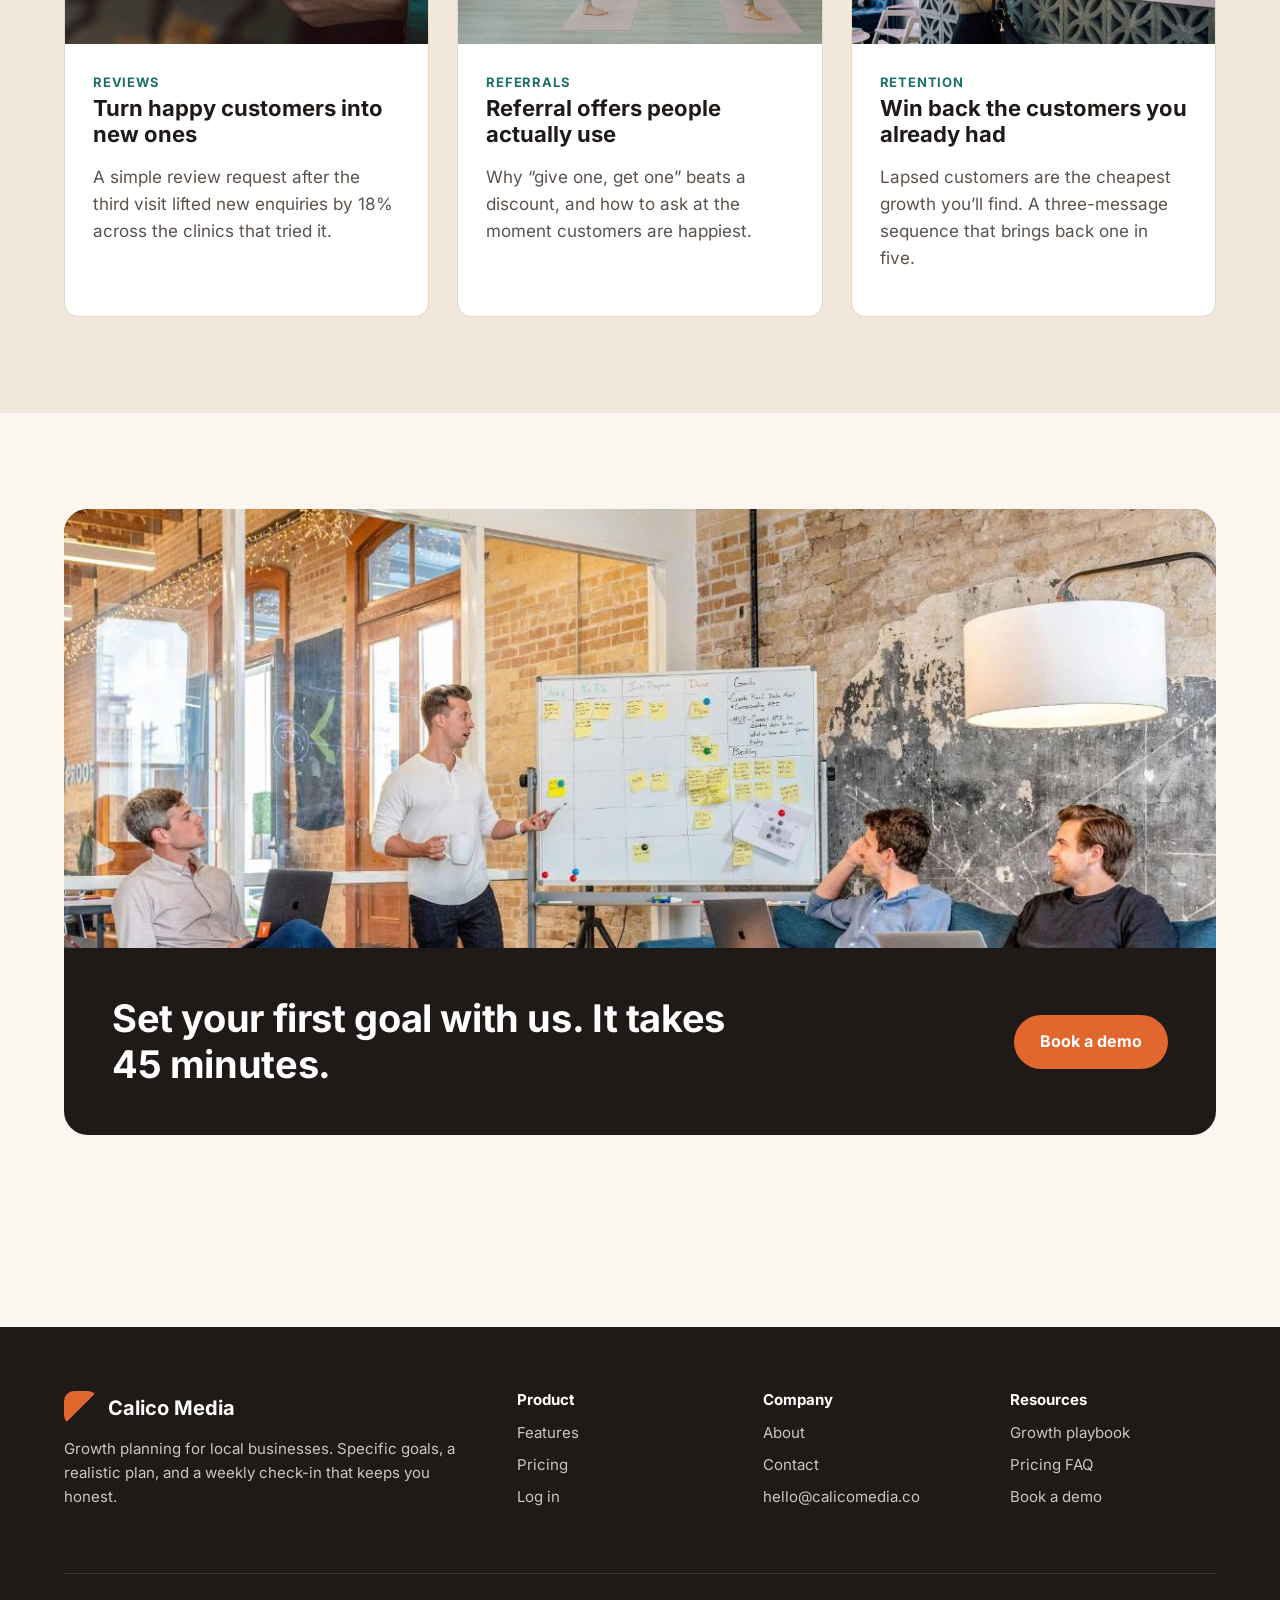
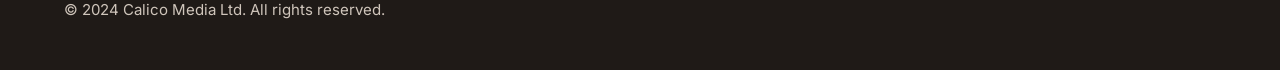
==== commit c93e0779: "Merge pull request #3 from illwhip/fix/homepage-page-weight Cut homepage page weight  added lazy loa" ====
--- a/public/index.html
+++ b/public/index.html
@@ -5,9 +5,6 @@
   <meta name="viewport" content="width=device-width, initial-scale=1">
   <title>Calico Media | Growth planning for local businesses</title>
   <meta name="description" content="Calico helps local businesses grow their customer base with specific, measurable, realistic goals and a rapid growth plan you can run every week.">
-  <link rel="preconnect" href="https://fonts.googleapis.com">
-  <link rel="preconnect" href="https://fonts.gstatic.com" crossorigin>
-  <link href="https://fonts.googleapis.com/css2?family=Inter:wght@100;200;300;400;500;600;700;800;900&display=swap" rel="stylesheet">
   <link rel="stylesheet" href="css/styles.css">
   <script src="js/menu.js"></script>
 </head>
@@ -59,7 +56,17 @@
           </div>
         </div>
         <div class="hero-media">
-          <img class="hero-image" src="images/hero-weekly-plan.jpg" alt="A business owner at her desk with a laptop and an open planner">
+          <img 
+            class="hero-image" 
+            src="images/hero-weekly-plan-1200.jpg" 
+            srcset="images/hero-weekly-plan-400.jpg 480w, 
+                  images/hero-weekly-plan-800.jpg 768w, 
+                  images/hero-weekly-plan-1200.jpg 1200w"
+            sizes="(max-width: 480px) 100vw, 
+                  (max-width: 768px) 50vw,
+                  1200px"
+            alt="A business owner at her desk with a laptop and an open planner"
+          >
         </div>
       </div>
     </section>
@@ -87,7 +94,17 @@
 
         <div class="feature-row">
           <div class="feature-media">
-            <img src="images/feature-goal-builder.jpg" alt="Growth charts on a laptop and phone beside a cup of tea">
+            <img 
+              loading="lazy" 
+              src="images/feature-goal-builder-1200.jpg" 
+              srcset="images/feature-goal-builder-400.jpg 480w, 
+                    images/feature-goal-builder-800.jpg 768w, 
+                    images/feature-goal-builder-1200.jpg 1200w"
+              sizes="(max-width: 480px) 100vw, 
+                  (max-width: 768px) 50vw,
+                  1200px"
+              alt="Growth charts on a laptop and phone beside a cup of tea"
+            >
           </div>
           <div>
             <h3>Goal builder</h3>
@@ -98,7 +115,17 @@
 
         <div class="feature-row feature-row--reverse">
           <div class="feature-media">
-            <img src="images/feature-growth-plan.jpg" alt="An open planner showing the weeks ahead">
+            <img 
+              loading="lazy" 
+              src="images/feature-growth-plan-1200.jpg" 
+              srcset="images/feature-growth-plan-400.jpg 480w, 
+                    images/feature-growth-plan-800.jpg 768w, 
+                    images/feature-growth-plan-1200.jpg 1200w"
+              sizes="(max-width: 480px) 100vw, 
+                  (max-width: 768px) 50vw,
+                  1200px"
+              alt="An open planner showing the weeks ahead"
+            >
           </div>
           <div>
             <h3>Rapid growth plans</h3>
@@ -109,7 +136,17 @@
 
         <div class="feature-row">
           <div class="feature-media">
-            <img src="images/feature-monday-checkin.jpg" alt="Checking a phone over coffee on a Monday morning">
+            <img 
+              loading="lazy" 
+              src="images/feature-monday-checkin-1200.jpg" 
+              srcset="images/feature-monday-checkin-400.jpg 480w, 
+                    images/feature-monday-checkin-800.jpg 768w, 
+                    images/feature-monday-checkin-1200.jpg 1200w"
+              sizes="(max-width: 480px) 100vw, 
+                  (max-width: 768px) 50vw,
+                  1200px"
+              alt="Checking a phone over coffee on a Monday morning"
+            >
           </div>
           <div>
             <h3>Monday check-ins</h3>
@@ -129,7 +166,17 @@
         </div>
         <div class="playbook-grid">
           <article class="card">
-            <img src="images/playbook-reviews.jpg" alt="A customer typing a review on their phone">
+            <img 
+              loading="lazy" 
+              src="images/playbook-reviews-1200.jpg"
+              srcset="images/playbook-reviews-400.jpg 480w, 
+                    images/playbook-reviews-800.jpg 768w, 
+                    images/playbook-reviews-1200.jpg 1200w" 
+              sizes="(max-width: 480px) 100vw, 
+                  (max-width: 768px) 50vw,
+                  1200px"
+              alt="A customer typing a review on their phone"
+            >
             <div class="card-body">
               <span class="card-tag">Reviews</span>
               <h3>Turn happy customers into new ones</h3>
@@ -137,7 +184,16 @@
             </div>
           </article>
           <article class="card">
-            <img src="images/playbook-referrals.jpg" alt="A group class stretching together in a yoga studio">
+            <img 
+              loading="lazy" 
+              src="images/playbook-referrals-1200.jpg"
+              srcset="images/playbook-referrals-400.jpg 480w, 
+                    images/playbook-referrals-800.jpg 768w, 
+                    images/playbook-referrals-1200.jpg 1200w"
+              sizes="(max-width: 480px) 100vw, 
+                    (max-width: 768px) 50vw,
+                    1200px" 
+              alt="A group class stretching together in a yoga studio">
             <div class="card-body">
               <span class="card-tag">Referrals</span>
               <h3>Referral offers people actually use</h3>
@@ -145,7 +201,17 @@
             </div>
           </article>
           <article class="card">
-            <img src="images/playbook-rebooking.jpg" alt="A customer at the front desk booking her next visit">
+            <img 
+              loading="lazy" 
+              src="images/playbook-rebooking-1200.jpg"
+              srcset="images/playbook-rebooking-400.jpg 480w, 
+                    images/playbook-rebooking-800.jpg 768w, 
+                    images/playbook-rebooking-1200.jpg 1200w"
+              sizes="(max-width: 480px) 100vw, 
+                    (max-width: 768px) 50vw,
+                    1200px" 
+              alt="A customer at the front desk booking her next visit"
+            >
             <div class="card-body">
               <span class="card-tag">Retention</span>
               <h3>Win back the customers you already had</h3>
@@ -159,7 +225,17 @@
     <section class="section">
       <div class="container">
         <div class="cta-band">
-          <img src="images/team-workshop.jpg" alt="The Calico Media team planning around a whiteboard">
+          <img 
+            loading="lazy" 
+            src="images/team-workshop-1200.jpg" 
+            srcset="images/team-workshop-400.jpg 480w, 
+                  images/team-workshop-800.jpg 768w, 
+                  images/team-workshop-1200.jpg 1200w"
+            sizes="(max-width: 480px) 100vw, 
+                  (max-width: 768px) 50vw,
+                  1200px"
+            alt="The Calico Media team planning around a whiteboard"
+          >
           <div class="cta-body">
             <h2>Set your first goal with us. It takes 45 minutes.</h2>
             <a class="btn" href="contact.html">Book a demo</a>
--- a/public/css/styles.css
+++ b/public/css/styles.css
@@ -1,4 +1,23 @@
 /* Calico Media marketing site */
+
+@font-face {
+  font-family: "Inter";
+  src: url("../fonts/inter-latin-400-normal.woff2") format("woff2"),
+       url("../fonts/inter-latin-400-normal.woff") format("woff");
+  font-weight: 400;
+  font-style: normal;
+  font-display: swap;
+}
+
+@font-face {
+  font-family: "Inter";
+  src: url("../fonts/inter-latin-700-normal.woff2") format("woff2"),
+       url("../fonts/inter-laitn-700-normal.woff") format("woff");
+  font-weight: 700;
+  font-style: normal;
+  font-display: swap;
+}
+
 
 :root {
   --ink: #1f1a17;
@@ -471,7 +490,7 @@
 
 .playbook-grid {
   display: grid;
-  grid-template-columns: repeat(3, 1fr);
+  grid-template-columns: repeat(auto-fit, minmax(300px, 1fr));
   gap: 28px;
 }
 
